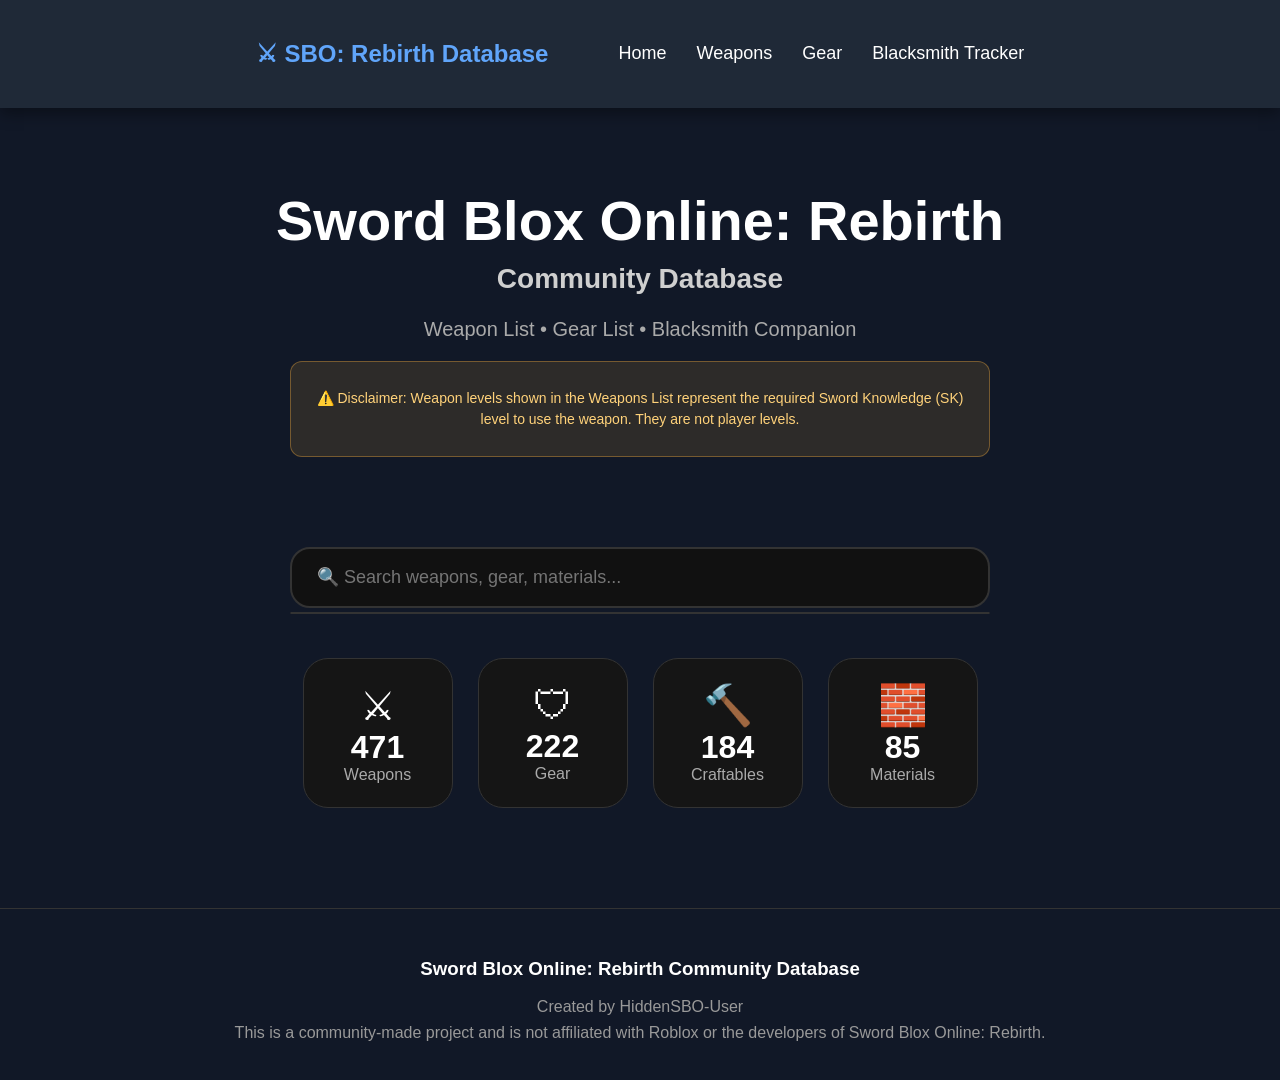
==== index.html @ b23d9e49 "Add files via upload" ====
<!DOCTYPE html>
<html lang="en">

<head>

<meta charset="UTF-8">

<meta name="viewport" content="width=device-width, initial-scale=1.0">

<title>
Sword Blox Online: Rebirth Community Database
</title>

<link rel="stylesheet" href="css/style.css">

</head>


<body>


<!-- =========================
NAVIGATION
========================= -->


<nav class="site-navigation">


<h2>
⚔ SBO: Rebirth Database
</h2>


<a href="index.html">
Home
</a>


<a href="weapons.html">
Weapons
</a>


<a href="gear.html">
Gear
</a>


<a href="blacksmith.html">
Blacksmith Tracker
</a>


</nav>





<!-- =========================
HERO
========================= -->


<section class="hero">


<h1 class="hero-title">

Sword Blox Online: Rebirth

</h1>



<h2 class="hero-subtitle">

Community Database

</h2>



<p class="hero-description">

Weapon List • Gear List • Blacksmith Companion

</p>

<div class="database-disclaimer">

<p>
⚠️ Disclaimer: Weapon levels shown in the Weapons List represent the required Sword Knowledge (SK) level to use the weapon. They are not player levels.
</p>

</div>

</section>







<!-- =========================
GLOBAL SEARCH
========================= -->


<section class="home-search">


<input

type="text"

id="global-search"

placeholder="🔍 Search weapons, gear, materials..."

>



<div id="search-results">


</div>



</section>







<!-- =========================
DATABASE STATS
========================= -->


<section class="database-stats">



<div class="stat-card">


<div class="stat-icon">

⚔

</div>


<div 
class="stat-number"
id="weapon-count"
>

0

</div>


<div class="stat-label">

Weapons

</div>


</div>





<div class="stat-card">


<div class="stat-icon">

🛡

</div>


<div 
class="stat-number"
id="gear-count"
>

0

</div>


<div class="stat-label">

Gear

</div>


</div>






<div class="stat-card">


<div class="stat-icon">

🔨

</div>


<div 
class="stat-number"
id="craft-count"
>

0

</div>


<div class="stat-label">

Craftables

</div>


</div>






<div class="stat-card">


<div class="stat-icon">

🧱

</div>


<div 
class="stat-number"
id="material-count"
>

0

</div>


<div class="stat-label">

Materials

</div>


</div>



</section>








<!-- =========================
FOOTER
========================= -->


<footer class="footer">


<h3>

Sword Blox Online: Rebirth Community Database

</h3>



<p>

Created by HiddenSBO-User

</p>



<p>

This is a community-made project and is not affiliated with Roblox or the developers of Sword Blox Online: Rebirth.

</p>



</footer>


<script src="js/home.js"></script>


</body>

</html>
---- css/style.css ----
/* =========================
   GLOBAL
========================= */


* {
    box-sizing: border-box;
}


body {

    margin: 0;

    padding: 0;

    font-family: Arial, Helvetica, sans-serif;

    background: #111827;

    color: white;

}



/* =========================
   NAVIGATION
========================= */


nav {

    width: 100%;

    background: #1f2937;

    padding: 20px;

    display: flex;

    align-items: center;

    justify-content: center;

    gap: 30px;

    box-shadow: 0 5px 15px rgba(0,0,0,0.4);

}



nav h2 {

    margin-right: 40px;

    color: #60a5fa;

}



nav a {

    color: white;

    text-decoration: none;

    font-size: 18px;

    transition: 0.2s;

}



nav a:hover {

    color: #60a5fa;

}





/* =========================
   TITLES
========================= */


.page-title {


    text-align: center;

    margin-top: 40px;

    font-size: 40px;

    color: #93c5fd;


}





/* =========================
   SEARCH + SORT
========================= */


.database-controls {


    display:flex;

    justify-content:center;

    align-items:center;

    gap:20px;

    margin:30px auto;


}



.database-controls input,


.database-controls select {


    padding:12px;

    width:260px;

    border-radius:8px;

    border:none;

    font-size:16px;


}






/* =========================
   CATEGORY BUTTONS
========================= */


.category-buttons {


    display:flex;

    justify-content:center;

    flex-wrap:wrap;

    gap:15px;

    margin-bottom:30px;


}



.category-buttons button {


    background:#2563eb;

    color:white;

    border:none;

    padding:12px 25px;

    border-radius:10px;

    cursor:pointer;

    font-size:16px;

    transition:.2s;


}



.category-buttons button:hover {


    background:#3b82f6;

    transform:scale(1.05);


}







/* =========================
   CARD CONTAINER
========================= */


#weapon-container,


#gear-container {


    width:90%;

    max-width:1200px;

    margin:auto;

    display:grid;

    grid-template-columns:

    repeat(auto-fit,minmax(260px,1fr));


    gap:25px;


}







/* =========================
   CARDS
========================= */


.card {


    background:#1f2937;

    border-radius:15px;

    padding:25px;

    text-align:center;


    box-shadow:

    0 8px 20px rgba(0,0,0,0.5);


    transition:.25s;


}



.card:hover {


    transform:translateY(-5px);

    box-shadow:

    0 12px 25px rgba(0,0,0,0.7);


}



.card h2 {


    color:#60a5fa;

    margin-top:0;


}



.card p {


    font-size:17px;

}





/* =========================
   BUTTONS
========================= */


.card button {


    background:#2563eb;

    color:white;

    border:none;

    padding:10px 20px;

    border-radius:8px;

    cursor:pointer;

    margin-top:10px;


}



.card button:hover {


    background:#3b82f6;


}






/* =========================
   DETAILS POPUP
========================= */


.details-box {


    display:none;

    position:fixed;

    top:0;

    left:0;

    width:100%;

    height:100%;


    background:

    rgba(0,0,0,0.75);


    justify-content:center;

    align-items:center;


}



.details-content {


    background:#1f2937;

    width:400px;

    padding:30px;

    border-radius:15px;

    text-align:center;

    box-shadow:

    0 10px 30px black;


}




#close-details {


    float:right;

    background:#dc2626;

    color:white;

    border:none;

    padding:8px 12px;

    border-radius:8px;

    cursor:pointer;


}






/* =========================
   NO RESULTS
========================= */


.no-results {


    text-align:center;

    width:100%;

    color:#f87171;


}






/* =========================
   MOBILE
========================= */


@media(max-width:700px){



nav {

    flex-direction:column;

}



.database-controls {

    flex-direction:column;

}



#weapon-container,

#gear-container {


    grid-template-columns:1fr;


}


}

/* =========================
   GEAR DATABASE FIX
========================= */


#gear-container {


    width: 90%;

    max-width: 1200px;

    margin: 40px auto;

    display: grid;

    grid-template-columns:
    repeat(auto-fit, minmax(260px, 1fr));

    gap: 25px;

    justify-content: center;

}




#gear-container .card {


    background: #1f2937;

    color: white;

    border-radius: 15px;

    padding: 25px;

    text-align: center;

    box-shadow:
    0 8px 20px rgba(0,0,0,0.5);

    transition: 0.25s;


}



#gear-container .card:hover {


    transform: translateY(-5px);

}



#gear-container .card h2 {


    color:#60a5fa;

    margin-top:0;


}



#gear-container button {


    background:#2563eb;

    color:white;

    border:none;

    padding:10px 20px;

    border-radius:8px;

    cursor:pointer;


}



#gear-container button:hover {


    background:#3b82f6;


}


/* =========================
   GEAR FILTER CONTROLS ONLY
========================= */


.gear-controls {

    display: flex;

    justify-content: center;

    align-items: center;

    gap: 15px;

    margin: 25px auto;

}



.gear-controls input,
.gear-controls select {

    padding: 10px 15px;

    border-radius: 8px;

    border: 1px solid #555;

    font-size: 16px;

}



/* =========================
   GEAR BUTTONS ONLY
========================= */


.gear-button {

    padding: 10px 18px;

    border-radius: 8px;

    border: none;

    cursor: pointer;

    font-size: 15px;

    margin-top: 10px;

}



.gear-button:hover {

    opacity: 0.8;

}



/* Details button */

.details-button {

    background: #444;

    color: white;

}



.details-button:hover {

    background: #666;

}

/* =========================
   GEAR PAGE CONTROLS ONLY
========================= */


/* Category buttons */

.gear-buttons {

    display: flex;

    justify-content: center;

    align-items: center;

    gap: 15px;

    width: 100%;

    margin: 25px auto;

}



.gear-category-button {

    padding: 12px 25px;

    border-radius: 8px;

    border: none;

    cursor: pointer;

    font-size: 16px;

    background: #222;

    color: white;

}



.gear-category-button:hover {

    opacity: 0.8;

}





/* Search + Sort */

.gear-controls {

    display: flex;

    justify-content: center;

    align-items: center;

    gap: 15px;

    width: 100%;

    margin-bottom: 30px;

}



#gear-search,
#gear-sort {

    padding: 10px 15px;

    border-radius: 8px;

    border: 1px solid #aaa;

    font-size: 16px;

}





/* =========================
   DETAILS BUTTON ONLY
========================= */


.details-button {

    padding: 10px 18px;

    border-radius: 8px;

    border: none;

    cursor: pointer;

    background: #333;

    color:white;

}



.details-button:hover {

    opacity:0.8;

}

/* =====================================
HOME PAGE STYLES
Sword Blox Online: Rebirth Database
===================================== */


/* HERO */

.hero {

    text-align: center;

    padding: 80px 20px 40px;

}



.hero-title {

    font-size: 56px;

    margin: 0;

    color: white;

}



.hero-subtitle {

    font-size: 28px;

    margin-top: 10px;

    color: #cfcfcf;

}



.hero-description {

    font-size: 20px;

    margin-top: 20px;

    color: #aaaaaa;

}






/* SEARCH */

.home-search {

    position: relative;

    width: 700px;

    max-width: 90%;

    margin: 30px auto;

}



#global-search {

    width: 100%;

    padding: 18px 25px;

    font-size: 18px;

    border-radius: 20px;

    border: 2px solid #333;

    background: #111;

    color: white;

    outline: none;

    box-sizing: border-box;

}



#global-search:focus {

    border-color: #4da6ff;

}






/* DATABASE STAT BADGES */


.database-stats {


    display: flex;

    justify-content: center;

    gap: 25px;

    flex-wrap: wrap;

    margin: 50px auto;

}



.stat-card {


    width: 150px;

    height: 150px;

    border-radius: 25px;

    background: #151515;

    border: 1px solid #333;

    display: flex;

    flex-direction: column;

    justify-content: center;

    align-items: center;

    transition: 0.3s;

}



.stat-card:hover {


    transform: translateY(-8px);

    border-color: #4da6ff;

}



.stat-icon {


    font-size: 40px;

}



.stat-number {


    font-size: 32px;

    font-weight: bold;

    color: white;

}



.stat-label {


    font-size: 16px;

    color: #aaa;

}







/* FOOTER */


.footer {


    text-align: center;

    margin-top: 100px;

    padding: 30px 20px;

    border-top: 1px solid #333;

    color: #999;

}



.footer h3 {


    color: white;

}



.footer p {


    margin: 8px;

}

/* ===============================
GLOBAL SEARCH RESULTS
=============================== */


#search-results {

    position: absolute;

    top: 65px;

    left: 0;

    width: 100%;

    background: #111;

    border-radius: 15px;

    border: 1px solid #333;

    overflow: hidden;

    z-index: 1000;

}



.search-result {


padding:15px;

border-bottom:1px solid #333;

cursor:pointer;

color:white;


}



.search-result:hover {


background:#1c1c1c;


}



.search-result h3 {


margin:0;

}



.search-result p {


margin:5px 0 0;

color:#aaa;

}

/* ===============================
SEARCH TYPE BADGES
=============================== */


.search-type {

display:inline-flex;

align-items:center;

gap:6px;

padding:5px 14px;

border-radius:999px;

font-size:13px;

font-weight:600;

letter-spacing:0.5px;

margin-top:8px;

border:1px solid rgba(255,255,255,0.15);

}



/* WEAPON */

.search-type.weapon {

background:rgba(180, 40, 40, 0.25);

color:#ff8b8b;

border-color:rgba(255,80,80,0.35);

}



/* GEAR */

.search-type.gear {

background:rgba(50,100,180,0.25);

color:#8bbcff;

border-color:rgba(80,140,255,0.35);

}



/* BLACKSMITH */

.search-type.blacksmith {

background:rgba(190,120,30,0.25);

color:#ffd27a;

border-color:rgba(255,180,60,0.35);

}

/* ===============================
DATABASE DISCLAIMER
=============================== */


.database-disclaimer {

max-width:700px;

margin:20px auto;

padding:12px 18px;

border-radius:12px;

background:rgba(255,180,60,0.12);

border:1px solid rgba(255,180,60,0.35);

color:#ffd27a;

font-size:14px;

line-height:1.5;

text-align:center;

}
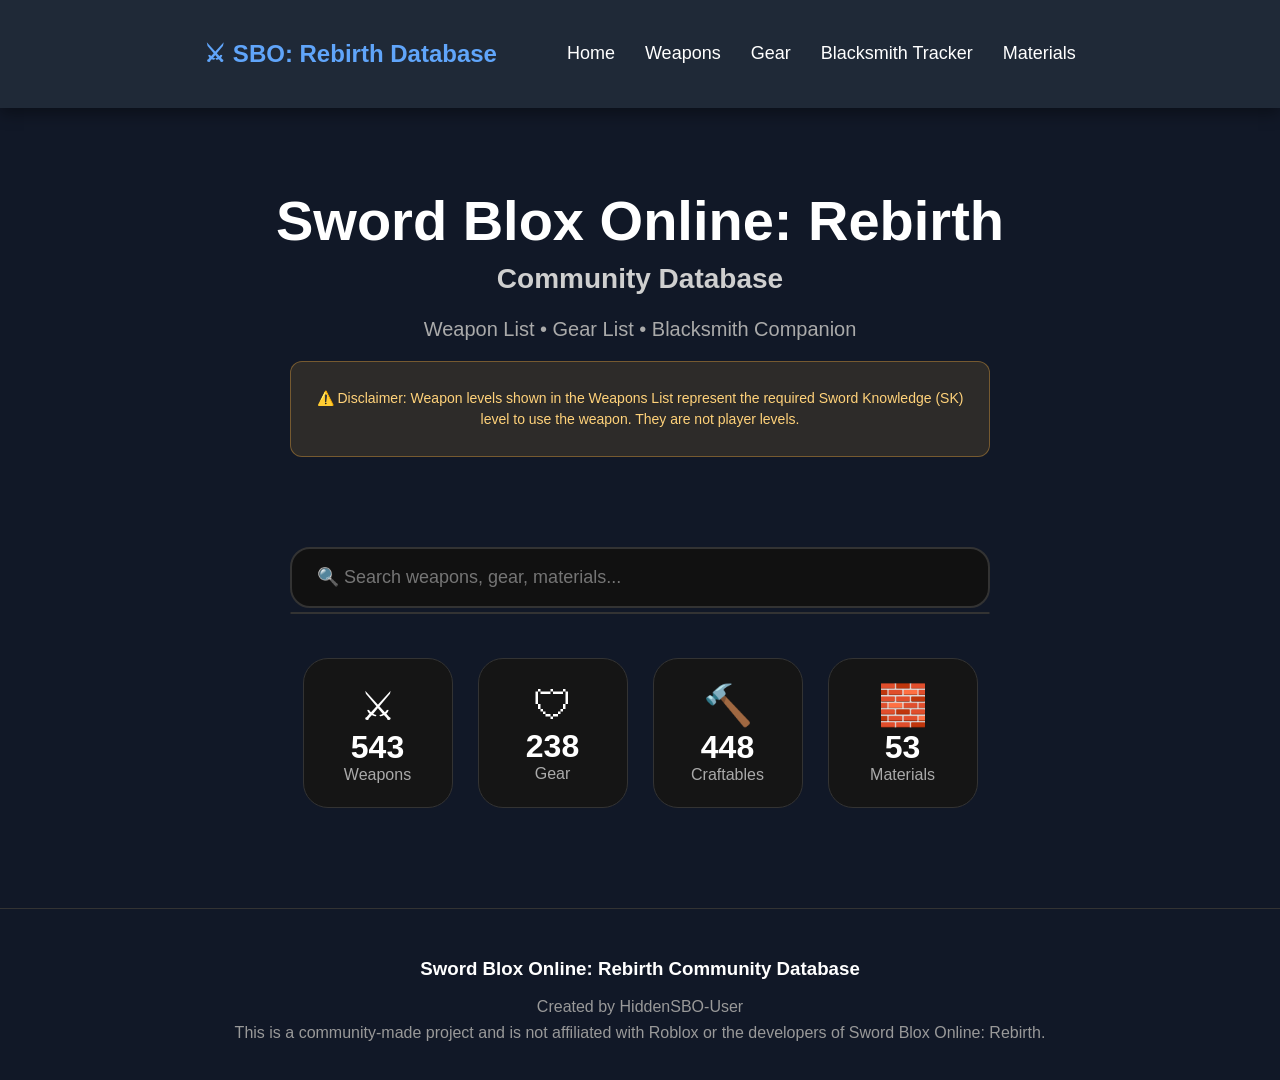
==== commit 6ce36061: "Add materials link to navigation Added a link to the materials page in the navigation." ====
--- a/index.html
+++ b/index.html
@@ -52,6 +52,11 @@
 </a>
 
 
+<a href="materials.html">
+Materials
+</a>
+
+
 </nav>
 
 
@@ -329,4 +334,4 @@
 
 </body>
 
-</html>+</html>
--- a/css/style.css
+++ b/css/style.css
@@ -214,6 +214,21 @@
 
 
 
+.category-buttons button.active {
+
+
+    background:#3b82f6;
+
+    box-shadow:
+    0 0 0 3px #ffd700;
+
+    font-weight:bold;
+
+
+}
+
+
+
 
 
 
@@ -416,6 +431,18 @@
 
 
 
+.scaling-note {
+
+    margin-top:10px;
+
+    font-size:13px;
+
+    color:#8fd3ff;
+
+}
+
+
+
 
 #close-details {
 
@@ -502,119 +529,21 @@
 
 }
 
-/* =========================
-   GEAR DATABASE FIX
-========================= */
-
-
-#gear-container {
-
-
-    width: 90%;
-
-    max-width: 1200px;
-
-    margin: 40px auto;
-
-    display: grid;
-
-    grid-template-columns:
-    repeat(auto-fit, minmax(260px, 1fr));
-
-    gap: 25px;
+
+/* =========================
+   GEAR FILTER CONTROLS
+========================= */
+
+
+.gear-controls {
+
+    display: flex;
 
     justify-content: center;
 
-}
-
-
-
-
-#gear-container .card {
-
-
-    background: #1f2937;
-
-    color: white;
-
-    border-radius: 15px;
-
-    padding: 25px;
-
-    text-align: center;
-
-    box-shadow:
-    0 8px 20px rgba(0,0,0,0.5);
-
-    transition: 0.25s;
-
-
-}
-
-
-
-#gear-container .card:hover {
-
-
-    transform: translateY(-5px);
-
-}
-
-
-
-#gear-container .card h2 {
-
-
-    color:#60a5fa;
-
-    margin-top:0;
-
-
-}
-
-
-
-#gear-container button {
-
-
-    background:#2563eb;
-
-    color:white;
-
-    border:none;
-
-    padding:10px 20px;
-
-    border-radius:8px;
-
-    cursor:pointer;
-
-
-}
-
-
-
-#gear-container button:hover {
-
-
-    background:#3b82f6;
-
-
-}
-
-
-/* =========================
-   GEAR FILTER CONTROLS ONLY
-========================= */
-
-
-.gear-controls {
-
-    display: flex;
-
-    justify-content: center;
-
     align-items: center;
+
+    flex-wrap: wrap;
 
     gap: 15px;
 
@@ -627,11 +556,13 @@
 .gear-controls input,
 .gear-controls select {
 
-    padding: 10px 15px;
+    padding: 12px;
+
+    width: 260px;
 
     border-radius: 8px;
 
-    border: 1px solid #555;
+    border: none;
 
     font-size: 16px;
 
@@ -670,11 +601,44 @@
 
 
 
-/* Details button */
-
-.details-button {
-
-    background: #444;
+/* =========================
+   GEAR PAGE CONTROLS ONLY
+========================= */
+
+
+/* Category buttons */
+
+.gear-buttons {
+
+    display: flex;
+
+    justify-content: center;
+
+    align-items: center;
+
+    gap: 15px;
+
+    width: 100%;
+
+    margin: 25px auto;
+
+}
+
+
+
+.gear-category-button {
+
+    padding: 12px 25px;
+
+    border-radius: 8px;
+
+    border: none;
+
+    cursor: pointer;
+
+    font-size: 16px;
+
+    background: #222;
 
     color: white;
 
@@ -682,57 +646,6 @@
 
 
 
-.details-button:hover {
-
-    background: #666;
-
-}
-
-/* =========================
-   GEAR PAGE CONTROLS ONLY
-========================= */
-
-
-/* Category buttons */
-
-.gear-buttons {
-
-    display: flex;
-
-    justify-content: center;
-
-    align-items: center;
-
-    gap: 15px;
-
-    width: 100%;
-
-    margin: 25px auto;
-
-}
-
-
-
-.gear-category-button {
-
-    padding: 12px 25px;
-
-    border-radius: 8px;
-
-    border: none;
-
-    cursor: pointer;
-
-    font-size: 16px;
-
-    background: #222;
-
-    color: white;
-
-}
-
-
-
 .gear-category-button:hover {
 
     opacity: 0.8;
@@ -741,47 +654,31 @@
 
 
 
-
-
-/* Search + Sort */
-
-.gear-controls {
-
-    display: flex;
-
-    justify-content: center;
-
-    align-items: center;
-
-    gap: 15px;
-
-    width: 100%;
-
-    margin-bottom: 30px;
-
-}
-
-
-
-#gear-search,
-#gear-sort {
-
-    padding: 10px 15px;
-
-    border-radius: 8px;
-
-    border: 1px solid #aaa;
-
-    font-size: 16px;
-
-}
-
-
-
-
-
-/* =========================
-   DETAILS BUTTON ONLY
+.gear-category-button.active {
+
+    background: #2563eb;
+
+    box-shadow:
+    0 0 0 3px #ffd700;
+
+    font-weight: bold;
+
+    opacity: 1;
+
+}
+
+
+
+
+
+/* Search + Sort styling handled by .gear-controls above */
+
+
+
+
+
+/* =========================
+   DETAILS BUTTON
 ========================= */
 
 
@@ -1219,4 +1116,4 @@
 
 text-align:center;
 
-}+}
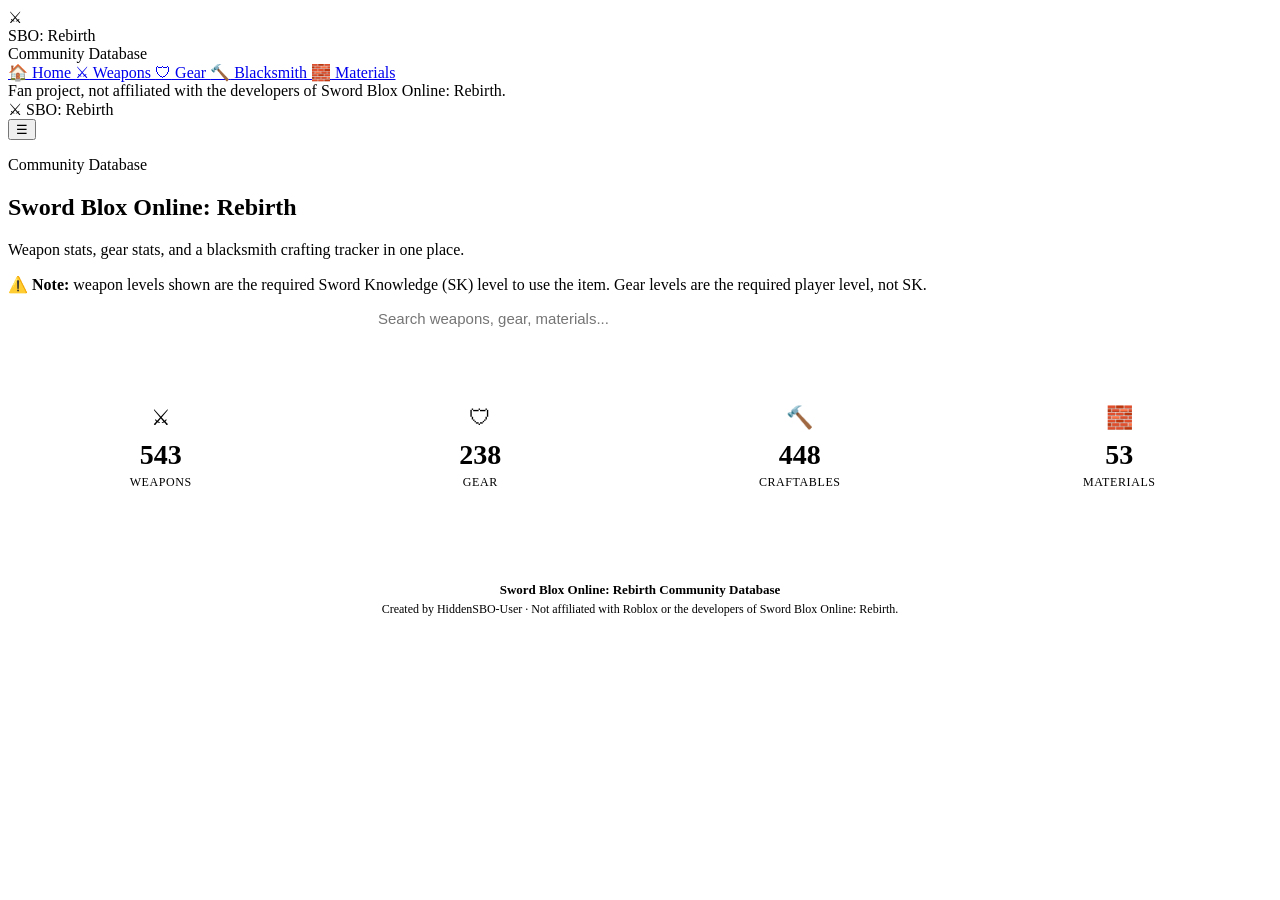
==== commit a12b5549: "Update index.html" ====
--- a/index.html
+++ b/index.html
@@ -1,337 +1,111 @@
-<!DOCTYPE html>
-<html lang="en">
-
-<head>
-
-<meta charset="UTF-8">
-
-<meta name="viewport" content="width=device-width, initial-scale=1.0">
-
-<title>
-Sword Blox Online: Rebirth Community Database
-</title>
-
-<link rel="stylesheet" href="css/style.css">
-
-</head>
-
-
-<body>
-
-
-<!-- =========================
-NAVIGATION
-========================= -->
-
-
-<nav class="site-navigation">
-
-
-<h2>
-⚔ SBO: Rebirth Database
-</h2>
-
-
-<a href="index.html">
-Home
-</a>
-
-
-<a href="weapons.html">
-Weapons
-</a>
-
-
-<a href="gear.html">
-Gear
-</a>
-
-
-<a href="blacksmith.html">
-Blacksmith Tracker
-</a>
-
-
-<a href="materials.html">
-Materials
-</a>
-
-
-</nav>
-
-
-
-
-
-<!-- =========================
-HERO
-========================= -->
-
-
-<section class="hero">
-
-
-<h1 class="hero-title">
-
-Sword Blox Online: Rebirth
-
-</h1>
-
-
-
-<h2 class="hero-subtitle">
-
-Community Database
-
-</h2>
-
-
-
-<p class="hero-description">
-
-Weapon List • Gear List • Blacksmith Companion
-
-</p>
-
-<div class="database-disclaimer">
-
-<p>
-⚠️ Disclaimer: Weapon levels shown in the Weapons List represent the required Sword Knowledge (SK) level to use the weapon. They are not player levels.
-</p>
-
-</div>
-
-</section>
-
-
-
-
-
-
-
-<!-- =========================
-GLOBAL SEARCH
-========================= -->
-
-
-<section class="home-search">
-
-
-<input
-
-type="text"
-
-id="global-search"
-
-placeholder="🔍 Search weapons, gear, materials..."
-
->
-
-
-
-<div id="search-results">
-
-
-</div>
-
-
-
-</section>
-
-
-
-
-
-
-
-<!-- =========================
-DATABASE STATS
-========================= -->
-
-
-<section class="database-stats">
-
-
-
-<div class="stat-card">
-
-
-<div class="stat-icon">
-
-⚔
-
-</div>
-
-
-<div 
-class="stat-number"
-id="weapon-count"
->
-
-0
-
-</div>
-
-
-<div class="stat-label">
-
-Weapons
-
-</div>
-
-
-</div>
-
-
-
-
-
-<div class="stat-card">
-
-
-<div class="stat-icon">
-
-🛡
-
-</div>
-
-
-<div 
-class="stat-number"
-id="gear-count"
->
-
-0
-
-</div>
-
-
-<div class="stat-label">
-
-Gear
-
-</div>
-
-
-</div>
-
-
-
-
-
-
-<div class="stat-card">
-
-
-<div class="stat-icon">
-
-🔨
-
-</div>
-
-
-<div 
-class="stat-number"
-id="craft-count"
->
-
-0
-
-</div>
-
-
-<div class="stat-label">
-
-Craftables
-
-</div>
-
-
-</div>
-
-
-
-
-
-
-<div class="stat-card">
-
-
-<div class="stat-icon">
-
-🧱
-
-</div>
-
-
-<div 
-class="stat-number"
-id="material-count"
->
-
-0
-
-</div>
-
-
-<div class="stat-label">
-
-Materials
-
-</div>
-
-
-</div>
-
-
-
-</section>
-
-
-
-
-
-
-
-
-<!-- =========================
-FOOTER
-========================= -->
-
-
-<footer class="footer">
-
-
-<h3>
-
-Sword Blox Online: Rebirth Community Database
-
-</h3>
-
-
-
-<p>
-
-Created by HiddenSBO-User
-
-</p>
-
-
-
-<p>
-
-This is a community-made project and is not affiliated with Roblox or the developers of Sword Blox Online: Rebirth.
-
-</p>
-
-
-
-</footer>
-
-
-<script src="js/home.js"></script>
-
-
-</body>
-
-</html>
+<!DOCTYPE html>
+<html lang="en">
+<head>
+<meta charset="UTF-8">
+<meta name="viewport" content="width=device-width, initial-scale=1.0">
+<title>SBO: Rebirth Community Database</title>
+<link rel="preconnect" href="https://fonts.googleapis.com">
+<link href="https://fonts.googleapis.com/css2?family=Sora:wght@600;700;800&family=Inter:wght@400;500;600&family=JetBrains+Mono:wght@500;600&display=swap" rel="stylesheet">
+<link rel="stylesheet" href="css/tokens.css">
+<link rel="stylesheet" href="css/layout.css">
+<link rel="stylesheet" href="css/components.css">
+<link rel="stylesheet" href="css/home.css">
+</head>
+<body>
+
+<div class="app-shell">
+
+  <div class="sidebar-scrim" id="sidebar-scrim"></div>
+
+  <aside class="sidebar" id="sidebar">
+    <div class="sidebar-brand">
+      <span class="sidebar-brand-mark">⚔</span>
+      <div>
+        <div class="sidebar-brand-text">SBO: Rebirth</div>
+        <div class="sidebar-brand-sub">Community Database</div>
+      </div>
+    </div>
+
+    <a class="nav-link active" href="index.html">
+      <span class="nav-link-icon">🏠</span> Home
+    </a>
+    <a class="nav-link" href="weapons.html">
+      <span class="nav-link-icon">⚔</span> Weapons
+    </a>
+    <a class="nav-link" href="gear.html">
+      <span class="nav-link-icon">🛡</span> Gear
+    </a>
+    <a class="nav-link" href="blacksmith.html">
+      <span class="nav-link-icon">🔨</span> Blacksmith
+    </a>
+    <a class="nav-link" href="materials.html">
+      <span class="nav-link-icon">🧱</span> Materials
+    </a>
+
+    <div class="sidebar-footer">
+      Fan project, not affiliated with the developers of Sword Blox Online: Rebirth.
+    </div>
+  </aside>
+
+  <div class="topbar">
+    <div class="topbar-brand"><span>⚔</span> SBO: Rebirth</div>
+    <button class="menu-toggle" id="menu-toggle" aria-label="Open menu">☰</button>
+  </div>
+
+  <main class="main-content">
+
+    <section class="hero">
+      <p class="hero-eyebrow">Community Database</p>
+      <h1 class="hero-title">Sword Blox Online: Rebirth</h1>
+      <p class="hero-description">Weapon stats, gear stats, and a blacksmith crafting tracker in one place.</p>
+
+      <div class="disclaimer-banner">
+        <span>⚠️</span>
+        <span><strong>Note:</strong> weapon levels shown are the required Sword Knowledge (SK) level to use the item. Gear levels are the required player level, not SK.</span>
+      </div>
+    </section>
+
+    <section class="home-search-section">
+      <div class="home-search-wrap">
+        <input type="text" id="global-search" class="home-search-input" placeholder="Search weapons, gear, materials...">
+        <div id="search-results" class="search-results-panel"></div>
+      </div>
+    </section>
+
+    <section class="stats-grid">
+      <div class="stat-card">
+        <div class="stat-card-icon">⚔</div>
+        <div class="stat-card-number" id="weapon-count">0</div>
+        <div class="stat-card-label">Weapons</div>
+      </div>
+      <div class="stat-card">
+        <div class="stat-card-icon">🛡</div>
+        <div class="stat-card-number" id="gear-count">0</div>
+        <div class="stat-card-label">Gear</div>
+      </div>
+      <div class="stat-card">
+        <div class="stat-card-icon">🔨</div>
+        <div class="stat-card-number" id="craft-count">0</div>
+        <div class="stat-card-label">Craftables</div>
+      </div>
+      <div class="stat-card">
+        <div class="stat-card-icon">🧱</div>
+        <div class="stat-card-number" id="material-count">0</div>
+        <div class="stat-card-label">Materials</div>
+      </div>
+    </section>
+
+    <footer class="site-footer">
+      <strong>Sword Blox Online: Rebirth Community Database</strong>
+      Created by HiddenSBO-User &middot; Not affiliated with Roblox or the developers of Sword Blox Online: Rebirth.
+    </footer>
+
+  </main>
+
+</div>
+
+<script src="js/shared.js"></script>
+<script src="js/home.js"></script>
+
+</body>
+</html>
--- a/css/components.css
+++ b/css/components.css
@@ -0,0 +1,695 @@
+/* =========================================
+   COMPONENTS
+   ========================================= */
+
+/* =========================
+   CONTROL BAR (search + sort)
+   ========================= */
+
+.control-bar {
+  display: flex;
+  gap: 12px;
+  flex-wrap: wrap;
+  margin-bottom: 20px;
+}
+
+.search-input {
+  flex: 1;
+  min-width: 220px;
+  background: var(--bg-surface);
+  border: 1px solid var(--border-subtle);
+  border-radius: var(--radius-md);
+  padding: 11px 14px;
+  color: var(--text-primary);
+  font-size: 14px;
+  transition: border-color 0.15s ease;
+}
+
+.search-input::placeholder {
+  color: var(--text-muted);
+}
+
+.search-input:focus {
+  border-color: var(--accent-steel);
+}
+
+.sort-select {
+  background: var(--bg-surface);
+  border: 1px solid var(--border-subtle);
+  border-radius: var(--radius-md);
+  padding: 11px 14px;
+  color: var(--text-primary);
+  font-size: 14px;
+  cursor: pointer;
+  min-width: 170px;
+}
+
+.sort-select:focus {
+  border-color: var(--accent-steel);
+}
+
+/* =========================
+   FILTER / CATEGORY CHIPS
+   ========================= */
+
+.chip-row {
+  display: flex;
+  gap: 8px;
+  flex-wrap: wrap;
+  margin-bottom: 20px;
+}
+
+.chip {
+  background: var(--bg-surface);
+  border: 1px solid var(--border-subtle);
+  color: var(--text-secondary);
+  padding: 8px 16px;
+  border-radius: 999px;
+  font-size: 13px;
+  font-weight: 500;
+  cursor: pointer;
+  transition: all 0.15s ease;
+  white-space: nowrap;
+}
+
+.chip:hover {
+  border-color: var(--border-strong);
+  color: var(--text-primary);
+}
+
+.chip.active {
+  background: var(--accent-steel);
+  border-color: var(--accent-steel);
+  color: #0a0e14;
+  font-weight: 700;
+}
+
+/* =========================
+   CARD GRID
+   ========================= */
+
+.card-grid {
+  display: grid;
+  grid-template-columns: repeat(auto-fill, minmax(260px, 1fr));
+  gap: 14px;
+}
+
+.item-card {
+  background: var(--bg-surface);
+  border: 1px solid var(--border-subtle);
+  border-radius: var(--radius-md);
+  padding: 18px;
+  display: flex;
+  flex-direction: column;
+  gap: 10px;
+  transition: border-color 0.15s ease, transform 0.15s ease;
+}
+
+.item-card:hover {
+  border-color: var(--border-strong);
+  transform: translateY(-2px);
+}
+
+.item-card.pulse-highlight {
+  border-color: var(--accent-steel);
+  box-shadow: 0 0 0 3px rgba(74, 158, 255, 0.2);
+}
+
+.item-card-title {
+  font-family: var(--font-display);
+  font-size: 16px;
+  font-weight: 600;
+  margin: 0;
+  color: var(--text-primary);
+}
+
+.item-card-meta {
+  font-size: 12px;
+  color: var(--text-muted);
+  text-transform: uppercase;
+  letter-spacing: 0.04em;
+}
+
+.stat-row {
+  display: flex;
+  align-items: center;
+  justify-content: space-between;
+  font-size: 13px;
+  color: var(--text-secondary);
+}
+
+.stat-row-label {
+  display: flex;
+  align-items: center;
+  gap: 6px;
+}
+
+.stat-row-value {
+  font-family: var(--font-mono);
+  font-weight: 600;
+  color: var(--text-primary);
+}
+
+.stat-meter {
+  height: 4px;
+  border-radius: 2px;
+  background: var(--bg-elevated);
+  overflow: hidden;
+  margin-top: 2px;
+}
+
+.stat-meter-fill {
+  height: 100%;
+  border-radius: 2px;
+  background: var(--accent-steel);
+}
+
+.stat-meter-fill.fill-defense {
+  background: var(--accent-green);
+}
+
+.stat-meter-fill.fill-dex {
+  background: var(--accent-amber);
+}
+
+.badge {
+  display: inline-flex;
+  align-items: center;
+  gap: 4px;
+  font-size: 11px;
+  font-weight: 700;
+  padding: 4px 10px;
+  border-radius: 999px;
+  text-transform: uppercase;
+  letter-spacing: 0.03em;
+  width: fit-content;
+  margin-top: 4px;
+  margin-bottom: 2px;
+}
+
+.badge-ready {
+  background: rgba(62, 207, 142, 0.14);
+  color: var(--accent-green);
+}
+
+.badge-almost {
+  background: rgba(240, 168, 48, 0.14);
+  color: var(--accent-amber);
+}
+
+.badge-missing {
+  background: rgba(226, 87, 76, 0.14);
+  color: var(--accent-red);
+}
+
+.badge-limited {
+  background: rgba(226, 87, 76, 0.14);
+  color: var(--accent-red);
+}
+
+.scaling-note {
+  font-size: 12px;
+  color: var(--accent-amber);
+  margin: 0;
+}
+
+.details-btn {
+  margin-top: 4px;
+  background: var(--bg-elevated);
+  border: 1px solid var(--border-subtle);
+  color: var(--text-primary);
+  padding: 9px 14px;
+  border-radius: var(--radius-sm);
+  font-size: 13px;
+  font-weight: 600;
+  cursor: pointer;
+  transition: background 0.15s ease, border-color 0.15s ease;
+}
+
+.details-btn:hover {
+  background: var(--accent-steel);
+  border-color: var(--accent-steel);
+  color: #0a0e14;
+}
+
+.no-results {
+  grid-column: 1 / -1;
+  text-align: center;
+  color: var(--text-muted);
+  font-size: 15px;
+  padding: 60px 20px;
+  font-weight: 500;
+}
+
+/* =========================
+   MODAL / DETAILS POPUP
+   ========================= */
+
+.modal-backdrop {
+  display: none;
+  position: fixed;
+  inset: 0;
+  background: rgba(6, 8, 12, 0.7);
+  backdrop-filter: blur(2px);
+  z-index: 200;
+  align-items: center;
+  justify-content: center;
+  padding: 20px;
+}
+
+.modal-backdrop.visible {
+  display: flex;
+}
+
+.modal-box {
+  background: var(--bg-surface);
+  border: 1px solid var(--border-strong);
+  border-radius: var(--radius-lg);
+  max-width: 520px;
+  width: 100%;
+  max-height: 85vh;
+  overflow-y: auto;
+  padding: 28px;
+  box-shadow: var(--shadow-elevated);
+  position: relative;
+}
+
+.modal-close {
+  position: absolute;
+  top: 16px;
+  right: 16px;
+  background: var(--bg-elevated);
+  border: 1px solid var(--border-subtle);
+  color: var(--text-secondary);
+  width: 32px;
+  height: 32px;
+  border-radius: var(--radius-sm);
+  cursor: pointer;
+  font-size: 16px;
+  line-height: 1;
+  display: flex;
+  align-items: center;
+  justify-content: center;
+}
+
+.modal-close:hover {
+  color: var(--text-primary);
+  border-color: var(--border-strong);
+}
+
+.modal-box h2 {
+  font-family: var(--font-display);
+  font-size: 22px;
+  margin: 0 0 16px;
+  padding-right: 36px;
+}
+
+.modal-box h3 {
+  font-family: var(--font-display);
+  font-size: 14px;
+  margin: 20px 0 10px;
+  color: var(--text-secondary);
+  text-transform: uppercase;
+  letter-spacing: 0.05em;
+}
+
+.modal-box p {
+  font-size: 14px;
+  color: var(--text-secondary);
+  margin: 6px 0;
+}
+
+.modal-box p strong,
+.modal-box .modal-value {
+  color: var(--text-primary);
+  font-family: var(--font-mono);
+  font-weight: 600;
+}
+
+.progress-bar {
+  height: 8px;
+  border-radius: 4px;
+  background: var(--bg-elevated);
+  overflow: hidden;
+  margin: 8px 0;
+}
+
+.progress-fill {
+  height: 100%;
+  background: linear-gradient(90deg, var(--accent-amber-dim), var(--accent-green));
+  border-radius: 4px;
+  transition: width 0.3s ease;
+}
+
+.progress-label {
+  font-size: 12px;
+  color: var(--text-muted);
+}
+
+.recipe-material {
+  display: flex;
+  justify-content: space-between;
+  align-items: center;
+  padding: 8px 0;
+  border-bottom: 1px solid var(--border-subtle);
+  font-size: 13px;
+}
+
+.recipe-material:last-child {
+  border-bottom: none;
+}
+
+.recipe-material-name {
+  color: var(--text-primary);
+  font-weight: 500;
+}
+
+.recipe-material-qty {
+  font-family: var(--font-mono);
+  color: var(--text-secondary);
+}
+
+/* =========================
+   STATS CARDS (home page)
+   ========================= */
+
+.stats-grid {
+  display: grid;
+  grid-template-columns: repeat(auto-fit, minmax(150px, 1fr));
+  gap: 14px;
+  margin: 32px 0;
+}
+
+.stat-card {
+  background: var(--bg-surface);
+  border: 1px solid var(--border-subtle);
+  border-radius: var(--radius-md);
+  padding: 20px;
+  text-align: center;
+}
+
+.stat-card-icon {
+  font-size: 22px;
+  margin-bottom: 8px;
+}
+
+.stat-card-number {
+  font-family: var(--font-mono);
+  font-size: 28px;
+  font-weight: 700;
+  color: var(--accent-steel);
+}
+
+.stat-card-label {
+  font-size: 12px;
+  color: var(--text-muted);
+  text-transform: uppercase;
+  letter-spacing: 0.05em;
+  margin-top: 4px;
+}
+
+/* =========================
+   GLOBAL SEARCH (home page)
+   ========================= */
+
+.home-search-wrap {
+  position: relative;
+  max-width: 560px;
+  margin: 0 auto;
+}
+
+.home-search-input {
+  width: 100%;
+  background: var(--bg-surface);
+  border: 1px solid var(--border-subtle);
+  border-radius: var(--radius-md);
+  padding: 16px 18px;
+  color: var(--text-primary);
+  font-size: 15px;
+}
+
+.home-search-input:focus {
+  border-color: var(--accent-steel);
+}
+
+.search-results-panel {
+  margin-top: 10px;
+  display: flex;
+  flex-direction: column;
+  gap: 6px;
+}
+
+.search-result-row {
+  display: flex;
+  align-items: center;
+  justify-content: space-between;
+  background: var(--bg-surface);
+  border: 1px solid var(--border-subtle);
+  border-radius: var(--radius-sm);
+  padding: 12px 16px;
+  cursor: pointer;
+  transition: border-color 0.15s ease;
+}
+
+.search-result-row:hover {
+  border-color: var(--accent-steel);
+}
+
+.search-result-row h3 {
+  font-size: 14px;
+  margin: 0;
+  font-weight: 600;
+}
+
+.search-type-tag {
+  font-size: 11px;
+  font-weight: 700;
+  padding: 3px 9px;
+  border-radius: 999px;
+  text-transform: uppercase;
+}
+
+.search-type-tag.weapon {
+  background: rgba(74, 158, 255, 0.14);
+  color: var(--accent-steel);
+}
+
+.search-type-tag.gear {
+  background: rgba(62, 207, 142, 0.14);
+  color: var(--accent-green);
+}
+
+.search-type-tag.blacksmith {
+  background: rgba(240, 168, 48, 0.14);
+  color: var(--accent-amber);
+}
+
+/* =========================
+   INVENTORY (materials page)
+   ========================= */
+
+.inventory-panel {
+  background: var(--bg-surface);
+  border: 1px solid var(--border-subtle);
+  border-radius: var(--radius-lg);
+  padding: 24px;
+}
+
+.inventory-summary {
+  font-size: 14px;
+  color: var(--text-secondary);
+  margin-bottom: 16px;
+}
+
+.inventory-summary strong {
+  color: var(--accent-steel);
+  font-family: var(--font-mono);
+  font-size: 16px;
+}
+
+.inventory-toolbar {
+  display: flex;
+  gap: 12px;
+  flex-wrap: wrap;
+  margin-bottom: 16px;
+}
+
+.inventory-add {
+  display: flex;
+  gap: 10px;
+  flex-wrap: wrap;
+  margin-bottom: 8px;
+}
+
+.inventory-add input {
+  background: var(--bg-elevated);
+  border: 1px solid var(--border-subtle);
+  border-radius: var(--radius-sm);
+  padding: 10px 12px;
+  color: var(--text-primary);
+  font-size: 13px;
+}
+
+#material-name {
+  flex: 1;
+  min-width: 180px;
+}
+
+#material-amount {
+  width: 110px;
+}
+
+.add-btn {
+  background: var(--accent-steel);
+  border: none;
+  color: #0a0e14;
+  font-weight: 700;
+  padding: 10px 18px;
+  border-radius: var(--radius-sm);
+  cursor: pointer;
+  font-size: 13px;
+}
+
+.add-btn:hover {
+  background: #6bb0ff;
+}
+
+.inventory-error {
+  color: var(--accent-red);
+  font-size: 12px;
+  min-height: 16px;
+  margin-bottom: 8px;
+}
+
+.inventory-container {
+  display: flex;
+  flex-direction: column;
+  gap: 8px;
+  max-height: 520px;
+  overflow-y: auto;
+  padding-right: 4px;
+}
+
+.inventory-item {
+  display: flex;
+  align-items: center;
+  justify-content: space-between;
+  background: var(--bg-elevated);
+  border: 1px solid var(--border-subtle);
+  border-radius: var(--radius-sm);
+  padding: 12px 16px;
+}
+
+.inventory-item.has-stock {
+  border-left: 3px solid var(--accent-green);
+}
+
+.inventory-item.no-stock {
+  border-left: 3px solid var(--border-strong);
+}
+
+.inventory-item.at-cap {
+  border-left: 3px solid var(--accent-amber, #d9a441);
+}
+
+.over-cap-toggle {
+  display: flex;
+  align-items: center;
+  gap: 6px;
+  margin-top: 6px;
+  font-size: 11px;
+  color: var(--text-muted);
+  cursor: pointer;
+}
+
+.over-cap-toggle input {
+  cursor: pointer;
+}
+
+.inventory-item-info h3 {
+  font-size: 14px;
+  margin: 0 0 2px;
+  font-weight: 600;
+}
+
+.inventory-usage {
+  font-size: 11px;
+  color: var(--text-muted);
+}
+
+.inventory-item-controls {
+  display: flex;
+  align-items: center;
+  gap: 8px;
+}
+
+.qty-btn {
+  width: 28px;
+  height: 28px;
+  border-radius: var(--radius-sm);
+  background: var(--bg-surface);
+  border: 1px solid var(--border-subtle);
+  color: var(--text-primary);
+  font-size: 15px;
+  cursor: pointer;
+  line-height: 1;
+}
+
+.qty-btn:hover {
+  border-color: var(--accent-steel);
+  color: var(--accent-steel);
+}
+
+.qty-input {
+  width: 56px;
+  text-align: center;
+  background: var(--bg-surface);
+  border: 1px solid var(--border-subtle);
+  border-radius: var(--radius-sm);
+  color: var(--text-primary);
+  font-family: var(--font-mono);
+  padding: 6px 4px;
+}
+
+.inventory-empty {
+  text-align: center;
+  color: var(--text-muted);
+  padding: 30px;
+  font-size: 14px;
+}
+
+.reset-btn {
+  margin-top: 16px;
+  background: transparent;
+  border: 1px solid var(--accent-red);
+  color: var(--accent-red);
+  padding: 10px 18px;
+  border-radius: var(--radius-sm);
+  cursor: pointer;
+  font-size: 13px;
+  font-weight: 600;
+}
+
+.reset-btn:hover {
+  background: rgba(226, 87, 76, 0.1);
+}
+
+/* =========================
+   FOOTER
+   ========================= */
+
+.site-footer {
+  margin-top: 48px;
+  padding-top: 24px;
+  border-top: 1px solid var(--border-subtle);
+  text-align: center;
+  color: var(--text-muted);
+  font-size: 12px;
+}
+
+.site-footer strong {
+  color: var(--text-secondary);
+  display: block;
+  margin-bottom: 4px;
+  font-size: 13px;
+}
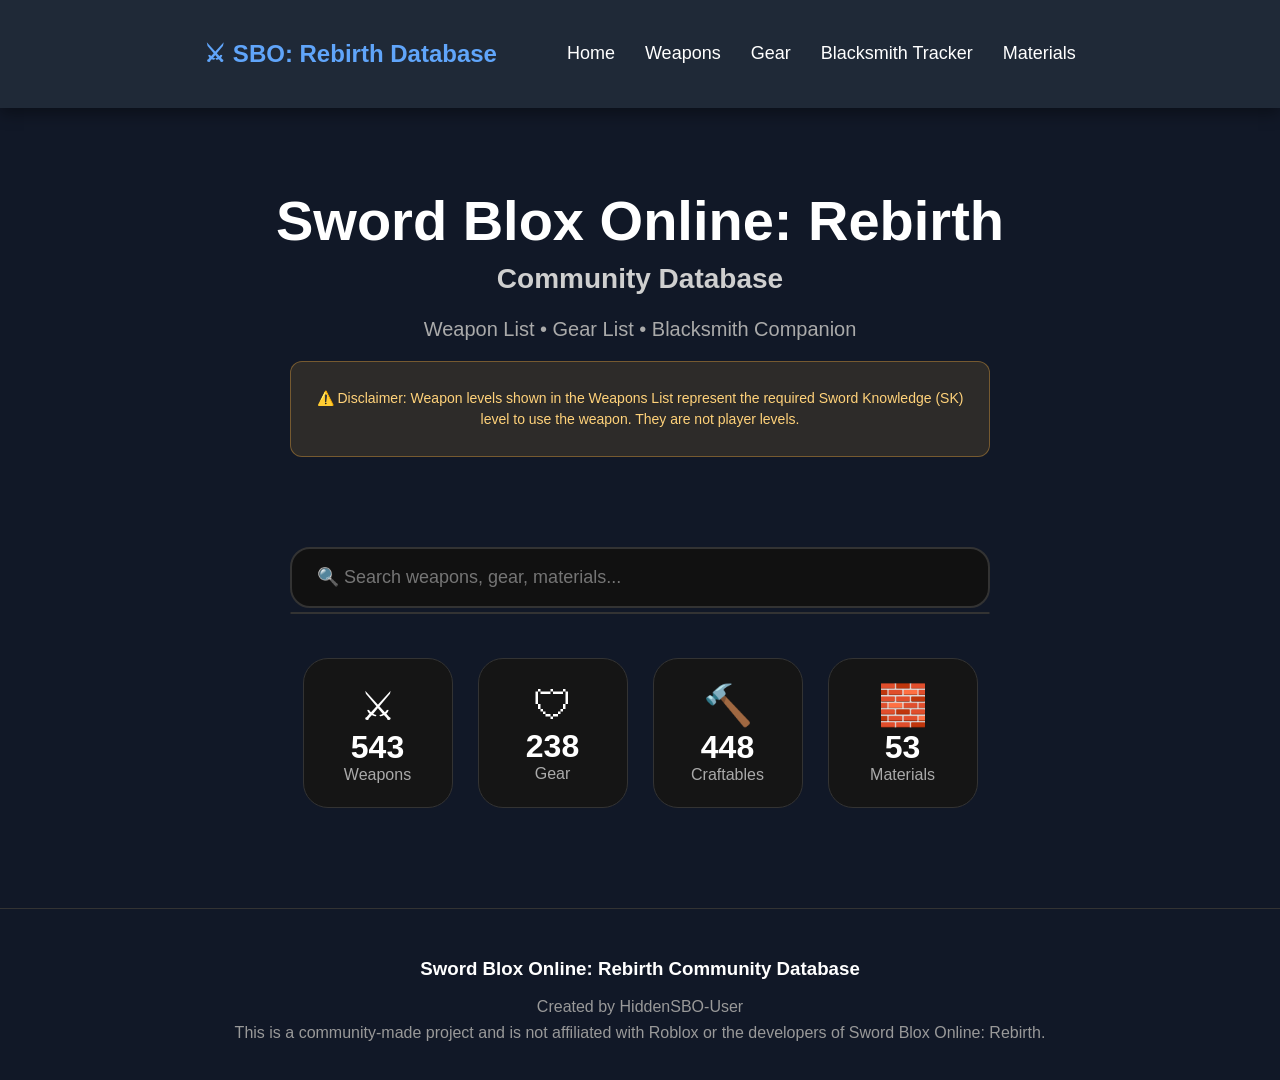
==== commit d6f204a2: "Merge pull request #3 from Exiled-01/main Blacksmith and Material now split into two sections for be" ====
--- a/index.html
+++ b/index.html
@@ -1,111 +1,337 @@
-<!DOCTYPE html>
-<html lang="en">
-<head>
-<meta charset="UTF-8">
-<meta name="viewport" content="width=device-width, initial-scale=1.0">
-<title>SBO: Rebirth Community Database</title>
-<link rel="preconnect" href="https://fonts.googleapis.com">
-<link href="https://fonts.googleapis.com/css2?family=Sora:wght@600;700;800&family=Inter:wght@400;500;600&family=JetBrains+Mono:wght@500;600&display=swap" rel="stylesheet">
-<link rel="stylesheet" href="css/tokens.css">
-<link rel="stylesheet" href="css/layout.css">
-<link rel="stylesheet" href="css/components.css">
-<link rel="stylesheet" href="css/home.css">
-</head>
-<body>
-
-<div class="app-shell">
-
-  <div class="sidebar-scrim" id="sidebar-scrim"></div>
-
-  <aside class="sidebar" id="sidebar">
-    <div class="sidebar-brand">
-      <span class="sidebar-brand-mark">⚔</span>
-      <div>
-        <div class="sidebar-brand-text">SBO: Rebirth</div>
-        <div class="sidebar-brand-sub">Community Database</div>
-      </div>
-    </div>
-
-    <a class="nav-link active" href="index.html">
-      <span class="nav-link-icon">🏠</span> Home
-    </a>
-    <a class="nav-link" href="weapons.html">
-      <span class="nav-link-icon">⚔</span> Weapons
-    </a>
-    <a class="nav-link" href="gear.html">
-      <span class="nav-link-icon">🛡</span> Gear
-    </a>
-    <a class="nav-link" href="blacksmith.html">
-      <span class="nav-link-icon">🔨</span> Blacksmith
-    </a>
-    <a class="nav-link" href="materials.html">
-      <span class="nav-link-icon">🧱</span> Materials
-    </a>
-
-    <div class="sidebar-footer">
-      Fan project, not affiliated with the developers of Sword Blox Online: Rebirth.
-    </div>
-  </aside>
-
-  <div class="topbar">
-    <div class="topbar-brand"><span>⚔</span> SBO: Rebirth</div>
-    <button class="menu-toggle" id="menu-toggle" aria-label="Open menu">☰</button>
-  </div>
-
-  <main class="main-content">
-
-    <section class="hero">
-      <p class="hero-eyebrow">Community Database</p>
-      <h1 class="hero-title">Sword Blox Online: Rebirth</h1>
-      <p class="hero-description">Weapon stats, gear stats, and a blacksmith crafting tracker in one place.</p>
-
-      <div class="disclaimer-banner">
-        <span>⚠️</span>
-        <span><strong>Note:</strong> weapon levels shown are the required Sword Knowledge (SK) level to use the item. Gear levels are the required player level, not SK.</span>
-      </div>
-    </section>
-
-    <section class="home-search-section">
-      <div class="home-search-wrap">
-        <input type="text" id="global-search" class="home-search-input" placeholder="Search weapons, gear, materials...">
-        <div id="search-results" class="search-results-panel"></div>
-      </div>
-    </section>
-
-    <section class="stats-grid">
-      <div class="stat-card">
-        <div class="stat-card-icon">⚔</div>
-        <div class="stat-card-number" id="weapon-count">0</div>
-        <div class="stat-card-label">Weapons</div>
-      </div>
-      <div class="stat-card">
-        <div class="stat-card-icon">🛡</div>
-        <div class="stat-card-number" id="gear-count">0</div>
-        <div class="stat-card-label">Gear</div>
-      </div>
-      <div class="stat-card">
-        <div class="stat-card-icon">🔨</div>
-        <div class="stat-card-number" id="craft-count">0</div>
-        <div class="stat-card-label">Craftables</div>
-      </div>
-      <div class="stat-card">
-        <div class="stat-card-icon">🧱</div>
-        <div class="stat-card-number" id="material-count">0</div>
-        <div class="stat-card-label">Materials</div>
-      </div>
-    </section>
-
-    <footer class="site-footer">
-      <strong>Sword Blox Online: Rebirth Community Database</strong>
-      Created by HiddenSBO-User &middot; Not affiliated with Roblox or the developers of Sword Blox Online: Rebirth.
-    </footer>
-
-  </main>
-
-</div>
-
-<script src="js/shared.js"></script>
-<script src="js/home.js"></script>
-
-</body>
-</html>
+<!DOCTYPE html>
+<html lang="en">
+
+<head>
+
+<meta charset="UTF-8">
+
+<meta name="viewport" content="width=device-width, initial-scale=1.0">
+
+<title>
+Sword Blox Online: Rebirth Community Database
+</title>
+
+<link rel="stylesheet" href="css/style.css">
+
+</head>
+
+
+<body>
+
+
+<!-- =========================
+NAVIGATION
+========================= -->
+
+
+<nav class="site-navigation">
+
+
+<h2>
+⚔ SBO: Rebirth Database
+</h2>
+
+
+<a href="index.html">
+Home
+</a>
+
+
+<a href="weapons.html">
+Weapons
+</a>
+
+
+<a href="gear.html">
+Gear
+</a>
+
+
+<a href="blacksmith.html">
+Blacksmith Tracker
+</a>
+
+
+<a href="materials.html">
+Materials
+</a>
+
+
+</nav>
+
+
+
+
+
+<!-- =========================
+HERO
+========================= -->
+
+
+<section class="hero">
+
+
+<h1 class="hero-title">
+
+Sword Blox Online: Rebirth
+
+</h1>
+
+
+
+<h2 class="hero-subtitle">
+
+Community Database
+
+</h2>
+
+
+
+<p class="hero-description">
+
+Weapon List • Gear List • Blacksmith Companion
+
+</p>
+
+<div class="database-disclaimer">
+
+<p>
+⚠️ Disclaimer: Weapon levels shown in the Weapons List represent the required Sword Knowledge (SK) level to use the weapon. They are not player levels.
+</p>
+
+</div>
+
+</section>
+
+
+
+
+
+
+
+<!-- =========================
+GLOBAL SEARCH
+========================= -->
+
+
+<section class="home-search">
+
+
+<input
+
+type="text"
+
+id="global-search"
+
+placeholder="🔍 Search weapons, gear, materials..."
+
+>
+
+
+
+<div id="search-results">
+
+
+</div>
+
+
+
+</section>
+
+
+
+
+
+
+
+<!-- =========================
+DATABASE STATS
+========================= -->
+
+
+<section class="database-stats">
+
+
+
+<div class="stat-card">
+
+
+<div class="stat-icon">
+
+⚔
+
+</div>
+
+
+<div 
+class="stat-number"
+id="weapon-count"
+>
+
+0
+
+</div>
+
+
+<div class="stat-label">
+
+Weapons
+
+</div>
+
+
+</div>
+
+
+
+
+
+<div class="stat-card">
+
+
+<div class="stat-icon">
+
+🛡
+
+</div>
+
+
+<div 
+class="stat-number"
+id="gear-count"
+>
+
+0
+
+</div>
+
+
+<div class="stat-label">
+
+Gear
+
+</div>
+
+
+</div>
+
+
+
+
+
+
+<div class="stat-card">
+
+
+<div class="stat-icon">
+
+🔨
+
+</div>
+
+
+<div 
+class="stat-number"
+id="craft-count"
+>
+
+0
+
+</div>
+
+
+<div class="stat-label">
+
+Craftables
+
+</div>
+
+
+</div>
+
+
+
+
+
+
+<div class="stat-card">
+
+
+<div class="stat-icon">
+
+🧱
+
+</div>
+
+
+<div 
+class="stat-number"
+id="material-count"
+>
+
+0
+
+</div>
+
+
+<div class="stat-label">
+
+Materials
+
+</div>
+
+
+</div>
+
+
+
+</section>
+
+
+
+
+
+
+
+
+<!-- =========================
+FOOTER
+========================= -->
+
+
+<footer class="footer">
+
+
+<h3>
+
+Sword Blox Online: Rebirth Community Database
+
+</h3>
+
+
+
+<p>
+
+Created by HiddenSBO-User
+
+</p>
+
+
+
+<p>
+
+This is a community-made project and is not affiliated with Roblox or the developers of Sword Blox Online: Rebirth.
+
+</p>
+
+
+
+</footer>
+
+
+<script src="js/home.js"></script>
+
+
+</body>
+
+</html>
--- a/css/style.css
+++ b/css/style.css
@@ -0,0 +1,1119 @@
+/* =========================
+   GLOBAL
+========================= */
+
+
+* {
+    box-sizing: border-box;
+}
+
+
+body {
+
+    margin: 0;
+
+    padding: 0;
+
+    font-family: Arial, Helvetica, sans-serif;
+
+    background: #111827;
+
+    color: white;
+
+}
+
+
+
+/* =========================
+   NAVIGATION
+========================= */
+
+
+nav {
+
+    width: 100%;
+
+    background: #1f2937;
+
+    padding: 20px;
+
+    display: flex;
+
+    align-items: center;
+
+    justify-content: center;
+
+    gap: 30px;
+
+    box-shadow: 0 5px 15px rgba(0,0,0,0.4);
+
+}
+
+
+
+nav h2 {
+
+    margin-right: 40px;
+
+    color: #60a5fa;
+
+}
+
+
+
+nav a {
+
+    color: white;
+
+    text-decoration: none;
+
+    font-size: 18px;
+
+    transition: 0.2s;
+
+}
+
+
+
+nav a:hover {
+
+    color: #60a5fa;
+
+}
+
+
+
+
+
+/* =========================
+   TITLES
+========================= */
+
+
+.page-title {
+
+
+    text-align: center;
+
+    margin-top: 40px;
+
+    font-size: 40px;
+
+    color: #93c5fd;
+
+
+}
+
+
+
+
+
+/* =========================
+   SEARCH + SORT
+========================= */
+
+
+.database-controls {
+
+
+    display:flex;
+
+    justify-content:center;
+
+    align-items:center;
+
+    gap:20px;
+
+    margin:30px auto;
+
+
+}
+
+
+
+.database-controls input,
+
+
+.database-controls select {
+
+
+    padding:12px;
+
+    width:260px;
+
+    border-radius:8px;
+
+    border:none;
+
+    font-size:16px;
+
+
+}
+
+
+
+
+
+
+/* =========================
+   CATEGORY BUTTONS
+========================= */
+
+
+.category-buttons {
+
+
+    display:flex;
+
+    justify-content:center;
+
+    flex-wrap:wrap;
+
+    gap:15px;
+
+    margin-bottom:30px;
+
+
+}
+
+
+
+.category-buttons button {
+
+
+    background:#2563eb;
+
+    color:white;
+
+    border:none;
+
+    padding:12px 25px;
+
+    border-radius:10px;
+
+    cursor:pointer;
+
+    font-size:16px;
+
+    transition:.2s;
+
+
+}
+
+
+
+.category-buttons button:hover {
+
+
+    background:#3b82f6;
+
+    transform:scale(1.05);
+
+
+}
+
+
+
+.category-buttons button.active {
+
+
+    background:#3b82f6;
+
+    box-shadow:
+    0 0 0 3px #ffd700;
+
+    font-weight:bold;
+
+
+}
+
+
+
+
+
+
+
+/* =========================
+   CARD CONTAINER
+========================= */
+
+
+#weapon-container,
+
+
+#gear-container {
+
+
+    width:90%;
+
+    max-width:1200px;
+
+    margin:auto;
+
+    display:grid;
+
+    grid-template-columns:
+
+    repeat(auto-fit,minmax(260px,1fr));
+
+
+    gap:25px;
+
+
+}
+
+
+
+
+
+
+
+/* =========================
+   CARDS
+========================= */
+
+
+.card {
+
+
+    background:#1f2937;
+
+    border-radius:15px;
+
+    padding:25px;
+
+    text-align:center;
+
+
+    box-shadow:
+
+    0 8px 20px rgba(0,0,0,0.5);
+
+
+    transition:.25s;
+
+
+}
+
+
+
+.card:hover {
+
+
+    transform:translateY(-5px);
+
+    box-shadow:
+
+    0 12px 25px rgba(0,0,0,0.7);
+
+
+}
+
+
+
+.card h2 {
+
+
+    color:#60a5fa;
+
+    margin-top:0;
+
+
+}
+
+
+
+.card p {
+
+
+    font-size:17px;
+
+}
+
+
+
+
+
+/* =========================
+   BUTTONS
+========================= */
+
+
+.card button {
+
+
+    background:#2563eb;
+
+    color:white;
+
+    border:none;
+
+    padding:10px 20px;
+
+    border-radius:8px;
+
+    cursor:pointer;
+
+    margin-top:10px;
+
+
+}
+
+
+
+.card button:hover {
+
+
+    background:#3b82f6;
+
+
+}
+
+
+
+
+
+
+/* =========================
+   DETAILS POPUP
+========================= */
+
+
+.details-box {
+
+
+    display:none;
+
+    position:fixed;
+
+    top:0;
+
+    left:0;
+
+    width:100%;
+
+    height:100%;
+
+
+    background:
+
+    rgba(0,0,0,0.75);
+
+
+    justify-content:center;
+
+    align-items:center;
+
+
+}
+
+
+
+.details-content {
+
+
+    background:#1f2937;
+
+    width:400px;
+
+    padding:30px;
+
+    border-radius:15px;
+
+    text-align:center;
+
+    box-shadow:
+
+    0 10px 30px black;
+
+
+}
+
+
+
+.scaling-note {
+
+    margin-top:10px;
+
+    font-size:13px;
+
+    color:#8fd3ff;
+
+}
+
+
+
+
+#close-details {
+
+
+    float:right;
+
+    background:#dc2626;
+
+    color:white;
+
+    border:none;
+
+    padding:8px 12px;
+
+    border-radius:8px;
+
+    cursor:pointer;
+
+
+}
+
+
+
+
+
+
+/* =========================
+   NO RESULTS
+========================= */
+
+
+.no-results {
+
+
+    text-align:center;
+
+    width:100%;
+
+    color:#f87171;
+
+
+}
+
+
+
+
+
+
+/* =========================
+   MOBILE
+========================= */
+
+
+@media(max-width:700px){
+
+
+
+nav {
+
+    flex-direction:column;
+
+}
+
+
+
+.database-controls {
+
+    flex-direction:column;
+
+}
+
+
+
+#weapon-container,
+
+#gear-container {
+
+
+    grid-template-columns:1fr;
+
+
+}
+
+
+}
+
+
+/* =========================
+   GEAR FILTER CONTROLS
+========================= */
+
+
+.gear-controls {
+
+    display: flex;
+
+    justify-content: center;
+
+    align-items: center;
+
+    flex-wrap: wrap;
+
+    gap: 15px;
+
+    margin: 25px auto;
+
+}
+
+
+
+.gear-controls input,
+.gear-controls select {
+
+    padding: 12px;
+
+    width: 260px;
+
+    border-radius: 8px;
+
+    border: none;
+
+    font-size: 16px;
+
+}
+
+
+
+/* =========================
+   GEAR BUTTONS ONLY
+========================= */
+
+
+.gear-button {
+
+    padding: 10px 18px;
+
+    border-radius: 8px;
+
+    border: none;
+
+    cursor: pointer;
+
+    font-size: 15px;
+
+    margin-top: 10px;
+
+}
+
+
+
+.gear-button:hover {
+
+    opacity: 0.8;
+
+}
+
+
+
+/* =========================
+   GEAR PAGE CONTROLS ONLY
+========================= */
+
+
+/* Category buttons */
+
+.gear-buttons {
+
+    display: flex;
+
+    justify-content: center;
+
+    align-items: center;
+
+    gap: 15px;
+
+    width: 100%;
+
+    margin: 25px auto;
+
+}
+
+
+
+.gear-category-button {
+
+    padding: 12px 25px;
+
+    border-radius: 8px;
+
+    border: none;
+
+    cursor: pointer;
+
+    font-size: 16px;
+
+    background: #222;
+
+    color: white;
+
+}
+
+
+
+.gear-category-button:hover {
+
+    opacity: 0.8;
+
+}
+
+
+
+.gear-category-button.active {
+
+    background: #2563eb;
+
+    box-shadow:
+    0 0 0 3px #ffd700;
+
+    font-weight: bold;
+
+    opacity: 1;
+
+}
+
+
+
+
+
+/* Search + Sort styling handled by .gear-controls above */
+
+
+
+
+
+/* =========================
+   DETAILS BUTTON
+========================= */
+
+
+.details-button {
+
+    padding: 10px 18px;
+
+    border-radius: 8px;
+
+    border: none;
+
+    cursor: pointer;
+
+    background: #333;
+
+    color:white;
+
+}
+
+
+
+.details-button:hover {
+
+    opacity:0.8;
+
+}
+
+/* =====================================
+HOME PAGE STYLES
+Sword Blox Online: Rebirth Database
+===================================== */
+
+
+/* HERO */
+
+.hero {
+
+    text-align: center;
+
+    padding: 80px 20px 40px;
+
+}
+
+
+
+.hero-title {
+
+    font-size: 56px;
+
+    margin: 0;
+
+    color: white;
+
+}
+
+
+
+.hero-subtitle {
+
+    font-size: 28px;
+
+    margin-top: 10px;
+
+    color: #cfcfcf;
+
+}
+
+
+
+.hero-description {
+
+    font-size: 20px;
+
+    margin-top: 20px;
+
+    color: #aaaaaa;
+
+}
+
+
+
+
+
+
+/* SEARCH */
+
+.home-search {
+
+    position: relative;
+
+    width: 700px;
+
+    max-width: 90%;
+
+    margin: 30px auto;
+
+}
+
+
+
+#global-search {
+
+    width: 100%;
+
+    padding: 18px 25px;
+
+    font-size: 18px;
+
+    border-radius: 20px;
+
+    border: 2px solid #333;
+
+    background: #111;
+
+    color: white;
+
+    outline: none;
+
+    box-sizing: border-box;
+
+}
+
+
+
+#global-search:focus {
+
+    border-color: #4da6ff;
+
+}
+
+
+
+
+
+
+/* DATABASE STAT BADGES */
+
+
+.database-stats {
+
+
+    display: flex;
+
+    justify-content: center;
+
+    gap: 25px;
+
+    flex-wrap: wrap;
+
+    margin: 50px auto;
+
+}
+
+
+
+.stat-card {
+
+
+    width: 150px;
+
+    height: 150px;
+
+    border-radius: 25px;
+
+    background: #151515;
+
+    border: 1px solid #333;
+
+    display: flex;
+
+    flex-direction: column;
+
+    justify-content: center;
+
+    align-items: center;
+
+    transition: 0.3s;
+
+}
+
+
+
+.stat-card:hover {
+
+
+    transform: translateY(-8px);
+
+    border-color: #4da6ff;
+
+}
+
+
+
+.stat-icon {
+
+
+    font-size: 40px;
+
+}
+
+
+
+.stat-number {
+
+
+    font-size: 32px;
+
+    font-weight: bold;
+
+    color: white;
+
+}
+
+
+
+.stat-label {
+
+
+    font-size: 16px;
+
+    color: #aaa;
+
+}
+
+
+
+
+
+
+
+/* FOOTER */
+
+
+.footer {
+
+
+    text-align: center;
+
+    margin-top: 100px;
+
+    padding: 30px 20px;
+
+    border-top: 1px solid #333;
+
+    color: #999;
+
+}
+
+
+
+.footer h3 {
+
+
+    color: white;
+
+}
+
+
+
+.footer p {
+
+
+    margin: 8px;
+
+}
+
+/* ===============================
+GLOBAL SEARCH RESULTS
+=============================== */
+
+
+#search-results {
+
+    position: absolute;
+
+    top: 65px;
+
+    left: 0;
+
+    width: 100%;
+
+    background: #111;
+
+    border-radius: 15px;
+
+    border: 1px solid #333;
+
+    overflow: hidden;
+
+    z-index: 1000;
+
+}
+
+
+
+.search-result {
+
+
+padding:15px;
+
+border-bottom:1px solid #333;
+
+cursor:pointer;
+
+color:white;
+
+
+}
+
+
+
+.search-result:hover {
+
+
+background:#1c1c1c;
+
+
+}
+
+
+
+.search-result h3 {
+
+
+margin:0;
+
+}
+
+
+
+.search-result p {
+
+
+margin:5px 0 0;
+
+color:#aaa;
+
+}
+
+/* ===============================
+SEARCH TYPE BADGES
+=============================== */
+
+
+.search-type {
+
+display:inline-flex;
+
+align-items:center;
+
+gap:6px;
+
+padding:5px 14px;
+
+border-radius:999px;
+
+font-size:13px;
+
+font-weight:600;
+
+letter-spacing:0.5px;
+
+margin-top:8px;
+
+border:1px solid rgba(255,255,255,0.15);
+
+}
+
+
+
+/* WEAPON */
+
+.search-type.weapon {
+
+background:rgba(180, 40, 40, 0.25);
+
+color:#ff8b8b;
+
+border-color:rgba(255,80,80,0.35);
+
+}
+
+
+
+/* GEAR */
+
+.search-type.gear {
+
+background:rgba(50,100,180,0.25);
+
+color:#8bbcff;
+
+border-color:rgba(80,140,255,0.35);
+
+}
+
+
+
+/* BLACKSMITH */
+
+.search-type.blacksmith {
+
+background:rgba(190,120,30,0.25);
+
+color:#ffd27a;
+
+border-color:rgba(255,180,60,0.35);
+
+}
+
+/* ===============================
+DATABASE DISCLAIMER
+=============================== */
+
+
+.database-disclaimer {
+
+max-width:700px;
+
+margin:20px auto;
+
+padding:12px 18px;
+
+border-radius:12px;
+
+background:rgba(255,180,60,0.12);
+
+border:1px solid rgba(255,180,60,0.35);
+
+color:#ffd27a;
+
+font-size:14px;
+
+line-height:1.5;
+
+text-align:center;
+
+}
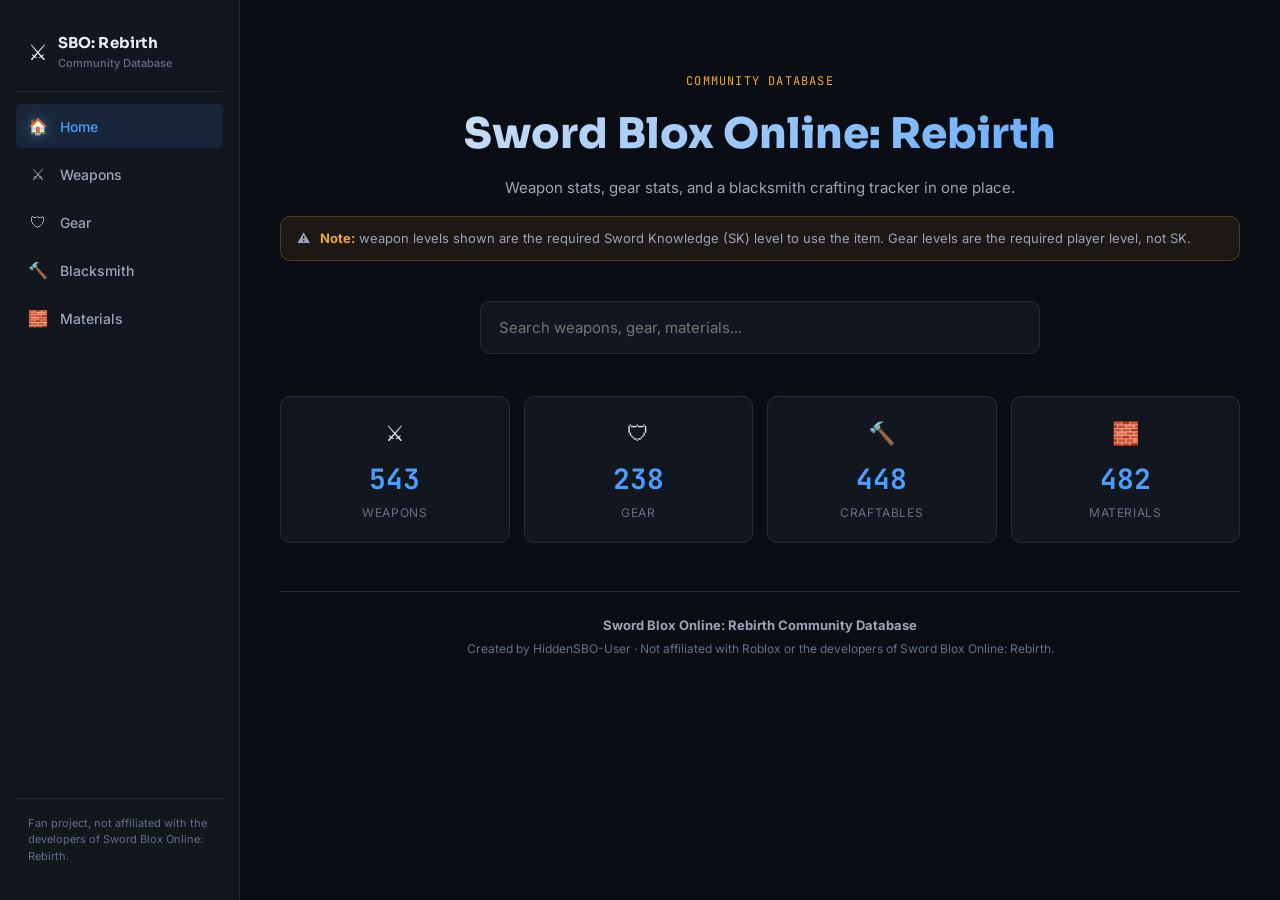
==== commit c1874c3e: "Merge pull request #5 from Exiled-01/Beta Beta" ====
--- a/index.html
+++ b/index.html
@@ -1,337 +1,111 @@
-<!DOCTYPE html>
-<html lang="en">
-
-<head>
-
-<meta charset="UTF-8">
-
-<meta name="viewport" content="width=device-width, initial-scale=1.0">
-
-<title>
-Sword Blox Online: Rebirth Community Database
-</title>
-
-<link rel="stylesheet" href="css/style.css">
-
-</head>
-
-
-<body>
-
-
-<!-- =========================
-NAVIGATION
-========================= -->
-
-
-<nav class="site-navigation">
-
-
-<h2>
-⚔ SBO: Rebirth Database
-</h2>
-
-
-<a href="index.html">
-Home
-</a>
-
-
-<a href="weapons.html">
-Weapons
-</a>
-
-
-<a href="gear.html">
-Gear
-</a>
-
-
-<a href="blacksmith.html">
-Blacksmith Tracker
-</a>
-
-
-<a href="materials.html">
-Materials
-</a>
-
-
-</nav>
-
-
-
-
-
-<!-- =========================
-HERO
-========================= -->
-
-
-<section class="hero">
-
-
-<h1 class="hero-title">
-
-Sword Blox Online: Rebirth
-
-</h1>
-
-
-
-<h2 class="hero-subtitle">
-
-Community Database
-
-</h2>
-
-
-
-<p class="hero-description">
-
-Weapon List • Gear List • Blacksmith Companion
-
-</p>
-
-<div class="database-disclaimer">
-
-<p>
-⚠️ Disclaimer: Weapon levels shown in the Weapons List represent the required Sword Knowledge (SK) level to use the weapon. They are not player levels.
-</p>
-
-</div>
-
-</section>
-
-
-
-
-
-
-
-<!-- =========================
-GLOBAL SEARCH
-========================= -->
-
-
-<section class="home-search">
-
-
-<input
-
-type="text"
-
-id="global-search"
-
-placeholder="🔍 Search weapons, gear, materials..."
-
->
-
-
-
-<div id="search-results">
-
-
-</div>
-
-
-
-</section>
-
-
-
-
-
-
-
-<!-- =========================
-DATABASE STATS
-========================= -->
-
-
-<section class="database-stats">
-
-
-
-<div class="stat-card">
-
-
-<div class="stat-icon">
-
-⚔
-
-</div>
-
-
-<div 
-class="stat-number"
-id="weapon-count"
->
-
-0
-
-</div>
-
-
-<div class="stat-label">
-
-Weapons
-
-</div>
-
-
-</div>
-
-
-
-
-
-<div class="stat-card">
-
-
-<div class="stat-icon">
-
-🛡
-
-</div>
-
-
-<div 
-class="stat-number"
-id="gear-count"
->
-
-0
-
-</div>
-
-
-<div class="stat-label">
-
-Gear
-
-</div>
-
-
-</div>
-
-
-
-
-
-
-<div class="stat-card">
-
-
-<div class="stat-icon">
-
-🔨
-
-</div>
-
-
-<div 
-class="stat-number"
-id="craft-count"
->
-
-0
-
-</div>
-
-
-<div class="stat-label">
-
-Craftables
-
-</div>
-
-
-</div>
-
-
-
-
-
-
-<div class="stat-card">
-
-
-<div class="stat-icon">
-
-🧱
-
-</div>
-
-
-<div 
-class="stat-number"
-id="material-count"
->
-
-0
-
-</div>
-
-
-<div class="stat-label">
-
-Materials
-
-</div>
-
-
-</div>
-
-
-
-</section>
-
-
-
-
-
-
-
-
-<!-- =========================
-FOOTER
-========================= -->
-
-
-<footer class="footer">
-
-
-<h3>
-
-Sword Blox Online: Rebirth Community Database
-
-</h3>
-
-
-
-<p>
-
-Created by HiddenSBO-User
-
-</p>
-
-
-
-<p>
-
-This is a community-made project and is not affiliated with Roblox or the developers of Sword Blox Online: Rebirth.
-
-</p>
-
-
-
-</footer>
-
-
-<script src="js/home.js"></script>
-
-
-</body>
-
-</html>
+<!DOCTYPE html>
+<html lang="en">
+<head>
+<meta charset="UTF-8">
+<meta name="viewport" content="width=device-width, initial-scale=1.0">
+<title>SBO: Rebirth Community Database</title>
+<link rel="preconnect" href="https://fonts.googleapis.com">
+<link href="https://fonts.googleapis.com/css2?family=Sora:wght@600;700;800&family=Inter:wght@400;500;600&family=JetBrains+Mono:wght@500;600&display=swap" rel="stylesheet">
+<link rel="stylesheet" href="css/tokens.css">
+<link rel="stylesheet" href="css/layout.css">
+<link rel="stylesheet" href="css/components.css">
+<link rel="stylesheet" href="css/home.css">
+</head>
+<body>
+
+<div class="app-shell">
+
+  <div class="sidebar-scrim" id="sidebar-scrim"></div>
+
+  <aside class="sidebar" id="sidebar">
+    <div class="sidebar-brand">
+      <span class="sidebar-brand-mark">⚔</span>
+      <div>
+        <div class="sidebar-brand-text">SBO: Rebirth</div>
+        <div class="sidebar-brand-sub">Community Database</div>
+      </div>
+    </div>
+
+    <a class="nav-link active" href="index.html">
+      <span class="nav-link-icon">🏠</span> Home
+    </a>
+    <a class="nav-link" href="weapons.html">
+      <span class="nav-link-icon">⚔</span> Weapons
+    </a>
+    <a class="nav-link" href="gear.html">
+      <span class="nav-link-icon">🛡</span> Gear
+    </a>
+    <a class="nav-link" href="blacksmith.html">
+      <span class="nav-link-icon">🔨</span> Blacksmith
+    </a>
+    <a class="nav-link" href="materials.html">
+      <span class="nav-link-icon">🧱</span> Materials
+    </a>
+
+    <div class="sidebar-footer">
+      Fan project, not affiliated with the developers of Sword Blox Online: Rebirth.
+    </div>
+  </aside>
+
+  <div class="topbar">
+    <div class="topbar-brand"><span>⚔</span> SBO: Rebirth</div>
+    <button class="menu-toggle" id="menu-toggle" aria-label="Open menu">☰</button>
+  </div>
+
+  <main class="main-content">
+
+    <section class="hero">
+      <p class="hero-eyebrow">Community Database</p>
+      <h1 class="hero-title">Sword Blox Online: Rebirth</h1>
+      <p class="hero-description">Weapon stats, gear stats, and a blacksmith crafting tracker in one place.</p>
+
+      <div class="disclaimer-banner">
+        <span>⚠️</span>
+        <span><strong>Note:</strong> weapon levels shown are the required Sword Knowledge (SK) level to use the item. Gear levels are the required player level, not SK.</span>
+      </div>
+    </section>
+
+    <section class="home-search-section">
+      <div class="home-search-wrap">
+        <input type="text" id="global-search" class="home-search-input" placeholder="Search weapons, gear, materials...">
+        <div id="search-results" class="search-results-panel"></div>
+      </div>
+    </section>
+
+    <section class="stats-grid">
+      <div class="stat-card">
+        <div class="stat-card-icon">⚔</div>
+        <div class="stat-card-number" id="weapon-count">0</div>
+        <div class="stat-card-label">Weapons</div>
+      </div>
+      <div class="stat-card">
+        <div class="stat-card-icon">🛡</div>
+        <div class="stat-card-number" id="gear-count">0</div>
+        <div class="stat-card-label">Gear</div>
+      </div>
+      <div class="stat-card">
+        <div class="stat-card-icon">🔨</div>
+        <div class="stat-card-number" id="craft-count">0</div>
+        <div class="stat-card-label">Craftables</div>
+      </div>
+      <div class="stat-card">
+        <div class="stat-card-icon">🧱</div>
+        <div class="stat-card-number" id="material-count">0</div>
+        <div class="stat-card-label">Materials</div>
+      </div>
+    </section>
+
+    <footer class="site-footer">
+      <strong>Sword Blox Online: Rebirth Community Database</strong>
+      Created by HiddenSBO-User &middot; Not affiliated with Roblox or the developers of Sword Blox Online: Rebirth.
+    </footer>
+
+  </main>
+
+</div>
+
+<script src="js/shared.js"></script>
+<script src="js/home.js"></script>
+
+</body>
+</html>
--- a/css/tokens.css
+++ b/css/tokens.css
@@ -0,0 +1,116 @@
+/* =========================================
+   DESIGN TOKENS
+   SBO: Rebirth Community Database
+   ========================================= */
+
+:root {
+  /* Surface layers, darkest to lightest */
+  --bg-base: #0a0e14;
+  --bg-surface: #12161f;
+  --bg-elevated: #1b212c;
+  --bg-elevated-hover: #232a37;
+  --border-subtle: #262d3a;
+  --border-strong: #333c4d;
+
+  /* Text */
+  --text-primary: #e8ecf1;
+  --text-secondary: #9aa5b8;
+  --text-muted: #667085;
+
+  /* Accents */
+  --accent-steel: #4a9eff;
+  --accent-steel-dim: #2f6bb0;
+  --accent-amber: #f0a830;
+  --accent-amber-dim: #b3791f;
+  --accent-green: #3ecf8e;
+  --accent-red: #e2574c;
+
+  /* Type */
+  --font-display: "Sora", "Inter", system-ui, sans-serif;
+  --font-body: "Inter", system-ui, sans-serif;
+  --font-mono: "JetBrains Mono", "Consolas", monospace;
+
+  /* Radius and shadow */
+  --radius-sm: 6px;
+  --radius-md: 10px;
+  --radius-lg: 16px;
+  --shadow-card: 0 2px 8px rgba(0, 0, 0, 0.35);
+  --shadow-elevated: 0 8px 24px rgba(0, 0, 0, 0.45);
+
+  /* Layout */
+  --sidebar-width: 240px;
+  --content-max: 1280px;
+}
+
+* {
+  box-sizing: border-box;
+  /* Android shows a grey highlight flash on tap by default; iOS doesn't.
+     Remove it everywhere and rely on our own :hover/:active states so
+     buttons feel the same on both platforms. */
+  -webkit-tap-highlight-color: transparent;
+}
+
+body {
+  /* Removes the ~300ms tap delay some mobile browsers use to detect
+     double-tap-to-zoom, and prevents accidental zoom on fast taps. */
+  touch-action: manipulation;
+}
+
+html {
+  scroll-behavior: smooth;
+}
+
+body {
+  margin: 0;
+  padding: 0;
+  background: var(--bg-base);
+  color: var(--text-primary);
+  font-family: var(--font-body);
+  line-height: 1.5;
+  -webkit-font-smoothing: antialiased;
+}
+
+::selection {
+  background: var(--accent-steel-dim);
+  color: white;
+}
+
+a {
+  color: inherit;
+}
+
+button, input, select {
+  font-family: inherit;
+}
+
+/* Scrollbar */
+::-webkit-scrollbar {
+  width: 10px;
+  height: 10px;
+}
+::-webkit-scrollbar-track {
+  background: var(--bg-surface);
+}
+::-webkit-scrollbar-thumb {
+  background: var(--border-strong);
+  border-radius: 5px;
+}
+::-webkit-scrollbar-thumb:hover {
+  background: var(--accent-steel-dim);
+}
+
+/* Focus visibility, kept for keyboard users */
+a:focus-visible,
+button:focus-visible,
+input:focus-visible,
+select:focus-visible {
+  outline: 2px solid var(--accent-steel);
+  outline-offset: 2px;
+}
+
+@media (prefers-reduced-motion: reduce) {
+  *, *::before, *::after {
+    animation-duration: 0.001ms !important;
+    transition-duration: 0.001ms !important;
+  }
+}
--- a/css/layout.css
+++ b/css/layout.css
@@ -0,0 +1,288 @@
+/* =========================================
+   LAYOUT: sidebar nav + page shell
+   ========================================= */
+
+.app-shell {
+  display: flex;
+  min-height: 100vh;
+  min-height: 100dvh;
+}
+
+/* =========================
+   SIDEBAR NAVIGATION
+   ========================= */
+
+.sidebar {
+  width: var(--sidebar-width);
+  flex-shrink: 0;
+  background: var(--bg-surface);
+  border-right: 1px solid var(--border-subtle);
+  padding: 24px 16px;
+  display: flex;
+  flex-direction: column;
+  gap: 4px;
+  position: sticky;
+  top: 0;
+  height: 100vh;
+  height: 100dvh;
+}
+
+.sidebar-brand {
+  display: flex;
+  align-items: center;
+  gap: 10px;
+  padding: 8px 12px 20px;
+  margin-bottom: 8px;
+  border-bottom: 1px solid var(--border-subtle);
+}
+
+.sidebar-brand-mark {
+  font-size: 22px;
+  line-height: 1;
+}
+
+.sidebar-brand-text {
+  font-family: var(--font-display);
+  font-weight: 700;
+  font-size: 15px;
+  color: var(--text-primary);
+  letter-spacing: 0.01em;
+}
+
+.sidebar-brand-sub {
+  font-size: 11px;
+  color: var(--text-muted);
+  font-weight: 500;
+}
+
+.nav-link {
+  display: flex;
+  align-items: center;
+  gap: 12px;
+  padding: 10px 12px;
+  border-radius: var(--radius-sm);
+  color: var(--text-secondary);
+  text-decoration: none;
+  font-size: 14px;
+  font-weight: 500;
+  transition: background 0.15s ease, color 0.15s ease;
+}
+
+.nav-link-icon {
+  font-size: 16px;
+  width: 20px;
+  text-align: center;
+}
+
+.nav-link:hover {
+  background: var(--bg-elevated);
+  color: var(--text-primary);
+}
+
+.nav-link.active {
+  background: rgba(74, 158, 255, 0.12);
+  color: var(--accent-steel);
+}
+
+.nav-link.active .nav-link-icon {
+  filter: drop-shadow(0 0 6px rgba(74, 158, 255, 0.5));
+}
+
+.sidebar-footer {
+  margin-top: auto;
+  padding: 12px;
+  font-size: 11px;
+  color: var(--text-muted);
+  border-top: 1px solid var(--border-subtle);
+  padding-top: 16px;
+}
+
+/* Mobile top bar, hidden on desktop */
+.topbar {
+  display: none;
+}
+
+/* On mobile the topbar must stack ABOVE main-content, not sit beside it
+   as a flex row sibling (that was the bug: .app-shell stayed row-direction
+   on mobile, so .topbar and .main-content rendered side-by-side, with
+   .topbar stretched to the full page height by the default row
+   align-items:stretch -- that stretched, squished topbar is what looked
+   like a giant unused sidebar column). */
+@media (max-width: 900px) {
+  .app-shell {
+    flex-direction: column;
+  }
+}
+
+@media (max-width: 900px) {
+  .sidebar {
+    position: fixed;
+    top: 0;
+    left: 0;
+    height: 100vh;
+    height: 100dvh;
+    z-index: 100;
+    transform: translateX(-100%);
+    transition: transform 0.25s ease;
+    box-shadow: var(--shadow-elevated);
+    padding-top: calc(24px + env(safe-area-inset-top));
+    padding-left: calc(16px + env(safe-area-inset-left));
+    padding-bottom: calc(24px + env(safe-area-inset-bottom));
+  }
+
+  .sidebar.open {
+    transform: translateX(0);
+  }
+
+  .topbar {
+    display: flex;
+    align-items: center;
+    justify-content: space-between;
+    position: sticky;
+    top: 0;
+    z-index: 90;
+    background: var(--bg-surface);
+    border-bottom: 1px solid var(--border-subtle);
+    padding: 14px 16px;
+    padding-top: calc(14px + env(safe-area-inset-top));
+    padding-left: calc(16px + env(safe-area-inset-left));
+    padding-right: calc(16px + env(safe-area-inset-right));
+  }
+
+  .topbar-brand {
+    display: flex;
+    align-items: center;
+    gap: 8px;
+    font-family: var(--font-display);
+    font-weight: 700;
+    font-size: 14px;
+  }
+
+  .menu-toggle {
+    background: var(--bg-elevated);
+    border: 1px solid var(--border-subtle);
+    color: var(--text-primary);
+    border-radius: var(--radius-sm);
+    width: 44px;
+    height: 44px;
+    font-size: 18px;
+    cursor: pointer;
+    /* Kill Android's grey tap flash and iOS's double-tap-to-zoom delay */
+    -webkit-tap-highlight-color: transparent;
+    touch-action: manipulation;
+  }
+
+  .sidebar-scrim {
+    display: none;
+    position: fixed;
+    inset: 0;
+    background: rgba(0, 0, 0, 0.55);
+    z-index: 99;
+    overscroll-behavior: contain;
+  }
+
+  .sidebar-scrim.visible {
+    display: block;
+  }
+}
+
+/* overflow:hidden alone is unreliable on iOS Safari (it still allows
+   rubber-band scroll of the page behind a fixed overlay), so the drawer
+   toggle in shared.js also pins the body in place with position:fixed
+   while it's open; this just stops the scrollbar/layout shift on
+   browsers where overflow:hidden does work. */
+body.no-scroll {
+  overflow: hidden;
+  position: fixed;
+  width: 100%;
+}
+
+/* =========================
+   MAIN CONTENT
+   ========================= */
+
+.main-content {
+  flex: 1;
+  min-width: 0;
+  padding: 32px 40px 64px;
+  max-width: var(--content-max);
+  width: 100%;
+}
+
+@media (max-width: 900px) {
+  .main-content {
+    padding: 20px 16px 48px;
+  }
+
+  /* iOS Safari zooms the whole page in when a focused input/select is
+     smaller than 16px. Bump every form control up on mobile so tapping
+     search, sort, or a quantity field doesn't yank the viewport around. */
+  .search-input,
+  .sort-select,
+  .home-search-input,
+  .qty-input,
+  .inventory-add input {
+    font-size: 16px;
+  }
+
+  /* Bump tappable controls up to platform touch-target minimums
+     (Apple HIG ~44pt, Material Design ~48dp) — the desktop sizing was
+     too small to hit reliably with a thumb on either platform. */
+  .qty-btn {
+    width: 40px;
+    height: 40px;
+    font-size: 18px;
+  }
+
+  .chip {
+    padding: 10px 16px;
+    min-height: 40px;
+    display: inline-flex;
+    align-items: center;
+  }
+}
+
+.page-header {
+  margin-bottom: 28px;
+}
+
+.page-eyebrow {
+  font-family: var(--font-mono);
+  font-size: 12px;
+  color: var(--accent-amber);
+  text-transform: uppercase;
+  letter-spacing: 0.08em;
+  margin: 0 0 6px;
+}
+
+.page-title {
+  font-family: var(--font-display);
+  font-size: 32px;
+  font-weight: 700;
+  margin: 0;
+  color: var(--text-primary);
+}
+
+.page-subtitle {
+  color: var(--text-secondary);
+  font-size: 14px;
+  margin: 8px 0 0;
+  max-width: 640px;
+}
+
+.disclaimer-banner {
+  display: flex;
+  gap: 10px;
+  align-items: flex-start;
+  background: rgba(240, 168, 48, 0.08);
+  border: 1px solid rgba(240, 168, 48, 0.25);
+  border-radius: var(--radius-md);
+  padding: 12px 16px;
+  font-size: 13px;
+  color: var(--text-secondary);
+  margin-top: 16px;
+}
+
+.disclaimer-banner strong {
+  color: var(--accent-amber);
+}
--- a/css/components.css
+++ b/css/components.css
@@ -0,0 +1,753 @@
+/* =========================================
+   COMPONENTS
+   ========================================= */
+
+/* =========================
+   CONTROL BAR (search + sort)
+   ========================= */
+
+.control-bar {
+  display: flex;
+  gap: 12px;
+  flex-wrap: wrap;
+  margin-bottom: 20px;
+}
+
+.search-input {
+  flex: 1;
+  min-width: 220px;
+  background: var(--bg-surface);
+  border: 1px solid var(--border-subtle);
+  border-radius: var(--radius-md);
+  padding: 11px 14px;
+  color: var(--text-primary);
+  font-size: 14px;
+  transition: border-color 0.15s ease;
+}
+
+.search-input::placeholder {
+  color: var(--text-muted);
+}
+
+.search-input:focus {
+  border-color: var(--accent-steel);
+}
+
+.sort-select {
+  background: var(--bg-surface);
+  border: 1px solid var(--border-subtle);
+  border-radius: var(--radius-md);
+  padding: 11px 14px;
+  color: var(--text-primary);
+  font-size: 14px;
+  cursor: pointer;
+  min-width: 170px;
+}
+
+.sort-select:focus {
+  border-color: var(--accent-steel);
+}
+
+/* =========================
+   FILTER / CATEGORY CHIPS
+   ========================= */
+
+.chip-row {
+  display: flex;
+  gap: 8px;
+  flex-wrap: wrap;
+  margin-bottom: 20px;
+}
+
+.chip {
+  background: var(--bg-surface);
+  border: 1px solid var(--border-subtle);
+  color: var(--text-secondary);
+  padding: 8px 16px;
+  border-radius: 999px;
+  font-size: 13px;
+  font-weight: 500;
+  cursor: pointer;
+  transition: all 0.15s ease;
+  white-space: nowrap;
+}
+
+.chip:hover {
+  border-color: var(--border-strong);
+  color: var(--text-primary);
+}
+
+.chip.active {
+  background: var(--accent-steel);
+  border-color: var(--accent-steel);
+  color: #0a0e14;
+  font-weight: 700;
+}
+
+/* =========================
+   CARD GRID
+   ========================= */
+
+.card-grid {
+  display: grid;
+  grid-template-columns: repeat(auto-fill, minmax(260px, 1fr));
+  gap: 14px;
+}
+
+.item-card {
+  background: var(--bg-surface);
+  border: 1px solid var(--border-subtle);
+  border-radius: var(--radius-md);
+  padding: 18px;
+  display: flex;
+  flex-direction: column;
+  gap: 10px;
+  transition: border-color 0.15s ease, transform 0.15s ease;
+}
+
+.item-card:hover {
+  border-color: var(--border-strong);
+  transform: translateY(-2px);
+}
+
+.item-card.pulse-highlight {
+  border-color: var(--accent-steel);
+  box-shadow: 0 0 0 3px rgba(74, 158, 255, 0.2);
+}
+
+.item-card-title {
+  font-family: var(--font-display);
+  font-size: 16px;
+  font-weight: 600;
+  margin: 0;
+  color: var(--text-primary);
+}
+
+.item-card-meta {
+  font-size: 12px;
+  color: var(--text-muted);
+  text-transform: uppercase;
+  letter-spacing: 0.04em;
+}
+
+.stat-row {
+  display: flex;
+  align-items: center;
+  justify-content: space-between;
+  font-size: 13px;
+  color: var(--text-secondary);
+}
+
+.stat-row-label {
+  display: flex;
+  align-items: center;
+  gap: 6px;
+}
+
+.stat-row-value {
+  font-family: var(--font-mono);
+  font-weight: 600;
+  color: var(--text-primary);
+}
+
+.stat-meter {
+  height: 4px;
+  border-radius: 2px;
+  background: var(--bg-elevated);
+  overflow: hidden;
+  margin-top: 2px;
+}
+
+.stat-meter-fill {
+  height: 100%;
+  border-radius: 2px;
+  background: var(--accent-steel);
+}
+
+.stat-meter-fill.fill-defense {
+  background: var(--accent-green);
+}
+
+.stat-meter-fill.fill-dex {
+  background: var(--accent-amber);
+}
+
+.badge {
+  display: inline-flex;
+  align-items: center;
+  gap: 4px;
+  font-size: 11px;
+  font-weight: 700;
+  padding: 4px 10px;
+  border-radius: 999px;
+  text-transform: uppercase;
+  letter-spacing: 0.03em;
+  width: fit-content;
+  margin-top: 4px;
+  margin-bottom: 2px;
+}
+
+.badge-ready {
+  background: rgba(62, 207, 142, 0.14);
+  color: var(--accent-green);
+}
+
+.badge-almost {
+  background: rgba(240, 168, 48, 0.14);
+  color: var(--accent-amber);
+}
+
+.badge-missing {
+  background: rgba(226, 87, 76, 0.14);
+  color: var(--accent-red);
+}
+
+.badge-limited {
+  background: rgba(226, 87, 76, 0.14);
+  color: var(--accent-red);
+}
+
+.scaling-note {
+  font-size: 12px;
+  color: var(--accent-amber);
+  margin: 0;
+}
+
+.details-btn {
+  margin-top: 4px;
+  background: var(--bg-elevated);
+  border: 1px solid var(--border-subtle);
+  color: var(--text-primary);
+  padding: 9px 14px;
+  border-radius: var(--radius-sm);
+  font-size: 13px;
+  font-weight: 600;
+  cursor: pointer;
+  transition: background 0.15s ease, border-color 0.15s ease;
+}
+
+.details-btn:hover {
+  background: var(--accent-steel);
+  border-color: var(--accent-steel);
+  color: #0a0e14;
+}
+
+.no-results {
+  grid-column: 1 / -1;
+  text-align: center;
+  color: var(--text-muted);
+  font-size: 15px;
+  padding: 60px 20px;
+  font-weight: 500;
+}
+
+/* =========================
+   MODAL / DETAILS POPUP
+   ========================= */
+
+.modal-backdrop {
+  display: none;
+  position: fixed;
+  inset: 0;
+  background: rgba(6, 8, 12, 0.7);
+  backdrop-filter: blur(2px);
+  z-index: 200;
+  align-items: center;
+  justify-content: center;
+  padding: 20px;
+}
+
+.modal-backdrop.visible {
+  display: flex;
+}
+
+.modal-box {
+  background: var(--bg-surface);
+  border: 1px solid var(--border-strong);
+  border-radius: var(--radius-lg);
+  max-width: 520px;
+  width: 100%;
+  max-height: 85vh;
+  overflow-y: auto;
+  padding: 28px;
+  box-shadow: var(--shadow-elevated);
+  position: relative;
+}
+
+.modal-close {
+  position: absolute;
+  top: 16px;
+  right: 16px;
+  background: var(--bg-elevated);
+  border: 1px solid var(--border-subtle);
+  color: var(--text-secondary);
+  width: 32px;
+  height: 32px;
+  border-radius: var(--radius-sm);
+  cursor: pointer;
+  font-size: 16px;
+  line-height: 1;
+  display: flex;
+  align-items: center;
+  justify-content: center;
+}
+
+.modal-close:hover {
+  color: var(--text-primary);
+  border-color: var(--border-strong);
+}
+
+.modal-box h2 {
+  font-family: var(--font-display);
+  font-size: 22px;
+  margin: 0 0 16px;
+  padding-right: 36px;
+}
+
+.modal-box h3 {
+  font-family: var(--font-display);
+  font-size: 14px;
+  margin: 20px 0 10px;
+  color: var(--text-secondary);
+  text-transform: uppercase;
+  letter-spacing: 0.05em;
+}
+
+.modal-box p {
+  font-size: 14px;
+  color: var(--text-secondary);
+  margin: 6px 0;
+}
+
+.modal-box p strong,
+.modal-box .modal-value {
+  color: var(--text-primary);
+  font-family: var(--font-mono);
+  font-weight: 600;
+}
+
+.progress-bar {
+  height: 8px;
+  border-radius: 4px;
+  background: var(--bg-elevated);
+  overflow: hidden;
+  margin: 8px 0;
+}
+
+.progress-fill {
+  height: 100%;
+  background: linear-gradient(90deg, var(--accent-amber-dim), var(--accent-green));
+  border-radius: 4px;
+  transition: width 0.3s ease;
+}
+
+.progress-label {
+  font-size: 12px;
+  color: var(--text-muted);
+}
+
+.recipe-material {
+  display: flex;
+  justify-content: space-between;
+  align-items: center;
+  padding: 8px 0;
+  border-bottom: 1px solid var(--border-subtle);
+  font-size: 13px;
+}
+
+.recipe-material:last-child {
+  border-bottom: none;
+}
+
+.recipe-material-name {
+  color: var(--text-primary);
+  font-weight: 500;
+}
+
+.recipe-material-qty {
+  font-family: var(--font-mono);
+  color: var(--text-secondary);
+}
+
+/* =========================
+   STATS CARDS (home page)
+   ========================= */
+
+.stats-grid {
+  display: grid;
+  grid-template-columns: repeat(auto-fit, minmax(150px, 1fr));
+  gap: 14px;
+  margin: 32px 0;
+}
+
+.stat-card {
+  background: var(--bg-surface);
+  border: 1px solid var(--border-subtle);
+  border-radius: var(--radius-md);
+  padding: 20px;
+  text-align: center;
+}
+
+.stat-card-icon {
+  font-size: 22px;
+  margin-bottom: 8px;
+}
+
+.stat-card-number {
+  font-family: var(--font-mono);
+  font-size: 28px;
+  font-weight: 700;
+  color: var(--accent-steel);
+}
+
+.stat-card-label {
+  font-size: 12px;
+  color: var(--text-muted);
+  text-transform: uppercase;
+  letter-spacing: 0.05em;
+  margin-top: 4px;
+}
+
+/* =========================
+   GLOBAL SEARCH (home page)
+   ========================= */
+
+.home-search-wrap {
+  position: relative;
+  max-width: 560px;
+  margin: 0 auto;
+}
+
+.home-search-input {
+  width: 100%;
+  background: var(--bg-surface);
+  border: 1px solid var(--border-subtle);
+  border-radius: var(--radius-md);
+  padding: 16px 18px;
+  color: var(--text-primary);
+  font-size: 15px;
+}
+
+.home-search-input:focus {
+  border-color: var(--accent-steel);
+}
+
+.search-results-panel {
+  margin-top: 10px;
+  display: flex;
+  flex-direction: column;
+  gap: 6px;
+}
+
+.search-result-row {
+  display: flex;
+  align-items: center;
+  justify-content: space-between;
+  background: var(--bg-surface);
+  border: 1px solid var(--border-subtle);
+  border-radius: var(--radius-sm);
+  padding: 12px 16px;
+  cursor: pointer;
+  transition: border-color 0.15s ease;
+}
+
+.search-result-row:hover {
+  border-color: var(--accent-steel);
+}
+
+.search-result-row h3 {
+  font-size: 14px;
+  margin: 0;
+  font-weight: 600;
+}
+
+.search-type-tag {
+  font-size: 11px;
+  font-weight: 700;
+  padding: 3px 9px;
+  border-radius: 999px;
+  text-transform: uppercase;
+}
+
+.search-type-tag.weapon {
+  background: rgba(74, 158, 255, 0.14);
+  color: var(--accent-steel);
+}
+
+.search-type-tag.gear {
+  background: rgba(62, 207, 142, 0.14);
+  color: var(--accent-green);
+}
+
+.search-type-tag.blacksmith {
+  background: rgba(240, 168, 48, 0.14);
+  color: var(--accent-amber);
+}
+
+/* =========================
+   INVENTORY (materials page)
+   ========================= */
+
+.inventory-panel {
+  background: var(--bg-surface);
+  border: 1px solid var(--border-subtle);
+  border-radius: var(--radius-lg);
+  padding: 24px;
+}
+
+.inventory-summary {
+  font-size: 14px;
+  color: var(--text-secondary);
+  margin-bottom: 16px;
+}
+
+.inventory-summary strong {
+  color: var(--accent-steel);
+  font-family: var(--font-mono);
+  font-size: 16px;
+}
+
+.inventory-toolbar {
+  display: flex;
+  gap: 12px;
+  flex-wrap: wrap;
+  margin-bottom: 16px;
+}
+
+.inventory-add {
+  display: flex;
+  gap: 10px;
+  flex-wrap: wrap;
+  margin-bottom: 8px;
+}
+
+.inventory-add input {
+  background: var(--bg-elevated);
+  border: 1px solid var(--border-subtle);
+  border-radius: var(--radius-sm);
+  padding: 10px 12px;
+  color: var(--text-primary);
+  font-size: 13px;
+}
+
+.material-name-field {
+  position: relative;
+  flex: 1;
+  min-width: 180px;
+}
+
+#material-name {
+  width: 100%;
+}
+
+.material-suggestions {
+  display: none;
+  position: absolute;
+  top: calc(100% + 4px);
+  left: 0;
+  right: 0;
+  background: var(--bg-elevated);
+  border: 1px solid var(--border-subtle);
+  border-radius: var(--radius-sm);
+  box-shadow: var(--shadow-elevated);
+  max-height: 220px;
+  overflow-y: auto;
+  z-index: 20;
+}
+
+.material-suggestions.visible {
+  display: block;
+}
+
+.material-suggestion-row {
+  padding: 10px 12px;
+  font-size: 13px;
+  color: var(--text-primary);
+  cursor: pointer;
+}
+
+.material-suggestion-row:hover {
+  background: var(--bg-surface);
+}
+
+#material-amount {
+  width: 110px;
+}
+
+.add-btn {
+  background: var(--accent-steel);
+  border: none;
+  color: #0a0e14;
+  font-weight: 700;
+  padding: 10px 18px;
+  border-radius: var(--radius-sm);
+  cursor: pointer;
+  font-size: 13px;
+}
+
+.add-btn:hover {
+  background: #6bb0ff;
+}
+
+.inventory-error {
+  color: var(--accent-red);
+  font-size: 12px;
+  min-height: 16px;
+  margin-bottom: 8px;
+}
+
+.inventory-container {
+  display: flex;
+  flex-direction: column;
+  gap: 8px;
+  max-height: 520px;
+  overflow-y: auto;
+  padding-right: 4px;
+}
+
+.inventory-item {
+  display: flex;
+  align-items: center;
+  justify-content: space-between;
+  background: var(--bg-elevated);
+  border: 1px solid var(--border-subtle);
+  border-radius: var(--radius-sm);
+  padding: 12px 16px;
+}
+
+.inventory-item.has-stock {
+  border-left: 3px solid var(--accent-green);
+}
+
+.inventory-item.no-stock {
+  border-left: 3px solid var(--border-strong);
+}
+
+.inventory-item.at-cap {
+  border-left: 3px solid var(--accent-amber, #d9a441);
+}
+
+.over-cap-toggle {
+  display: flex;
+  align-items: center;
+  gap: 6px;
+  margin-top: 6px;
+  font-size: 11px;
+  color: var(--text-muted);
+  cursor: pointer;
+}
+
+.over-cap-toggle input {
+  cursor: pointer;
+}
+
+.inventory-item-info h3 {
+  font-size: 14px;
+  margin: 0 0 2px;
+  font-weight: 600;
+}
+
+.inventory-usage {
+  font-size: 11px;
+  color: var(--text-muted);
+}
+
+.inventory-item-controls {
+  display: flex;
+  align-items: center;
+  gap: 8px;
+}
+
+.qty-btn {
+  width: 28px;
+  height: 28px;
+  border-radius: var(--radius-sm);
+  background: var(--bg-surface);
+  border: 1px solid var(--border-subtle);
+  color: var(--text-primary);
+  font-size: 15px;
+  cursor: pointer;
+  line-height: 1;
+}
+
+.qty-btn:hover {
+  border-color: var(--accent-steel);
+  color: var(--accent-steel);
+}
+
+.qty-input {
+  width: 56px;
+  text-align: center;
+  background: var(--bg-surface);
+  border: 1px solid var(--border-subtle);
+  border-radius: var(--radius-sm);
+  color: var(--text-primary);
+  font-family: var(--font-mono);
+  padding: 6px 4px;
+  /* Android/desktop Chrome shows native up/down spinners on number
+     inputs; iOS never does. Hide them everywhere so the custom qty-btn
+     +/- controls aren't duplicated on some platforms and not others. */
+  -moz-appearance: textfield;
+  appearance: textfield;
+}
+
+.qty-input::-webkit-outer-spin-button,
+.qty-input::-webkit-inner-spin-button {
+  -webkit-appearance: none;
+  margin: 0;
+}
+
+.inventory-empty {
+  text-align: center;
+  color: var(--text-muted);
+  padding: 30px;
+  font-size: 14px;
+}
+
+.reset-btn {
+  margin-top: 16px;
+  background: transparent;
+  border: 1px solid var(--accent-red);
+  color: var(--accent-red);
+  padding: 10px 18px;
+  border-radius: var(--radius-sm);
+  cursor: pointer;
+  font-size: 13px;
+  font-weight: 600;
+}
+
+.reset-btn:hover {
+  background: rgba(226, 87, 76, 0.1);
+}
+
+@media (max-width: 480px) {
+  .inventory-item {
+    flex-direction: column;
+    align-items: stretch;
+    gap: 10px;
+  }
+
+  .inventory-item-controls {
+    justify-content: flex-end;
+  }
+}
+
+/* =========================
+   FOOTER
+   ========================= */
+
+.site-footer {
+  margin-top: 48px;
+  padding-top: 24px;
+  border-top: 1px solid var(--border-subtle);
+  text-align: center;
+  color: var(--text-muted);
+  font-size: 12px;
+}
+
+.site-footer strong {
+  color: var(--text-secondary);
+  display: block;
+  margin-bottom: 4px;
+  font-size: 13px;
+}
--- a/css/home.css
+++ b/css/home.css
@@ -0,0 +1,44 @@
+/* =========================================
+   HOME PAGE
+   ========================================= */
+
+.hero {
+  text-align: center;
+  padding: 40px 0 8px;
+}
+
+.hero-eyebrow {
+  font-family: var(--font-mono);
+  font-size: 12px;
+  color: var(--accent-amber);
+  text-transform: uppercase;
+  letter-spacing: 0.1em;
+  margin: 0 0 12px;
+}
+
+.hero-title {
+  font-family: var(--font-display);
+  font-size: 42px;
+  font-weight: 800;
+  margin: 0;
+  background: linear-gradient(135deg, var(--text-primary), var(--accent-steel));
+  -webkit-background-clip: text;
+  background-clip: text;
+  color: transparent;
+}
+
+.hero-description {
+  color: var(--text-secondary);
+  font-size: 15px;
+  margin: 12px 0 0;
+}
+
+.home-search-section {
+  margin: 32px 0 8px;
+}
+
+@media (max-width: 600px) {
+  .hero-title {
+    font-size: 30px;
+  }
+}
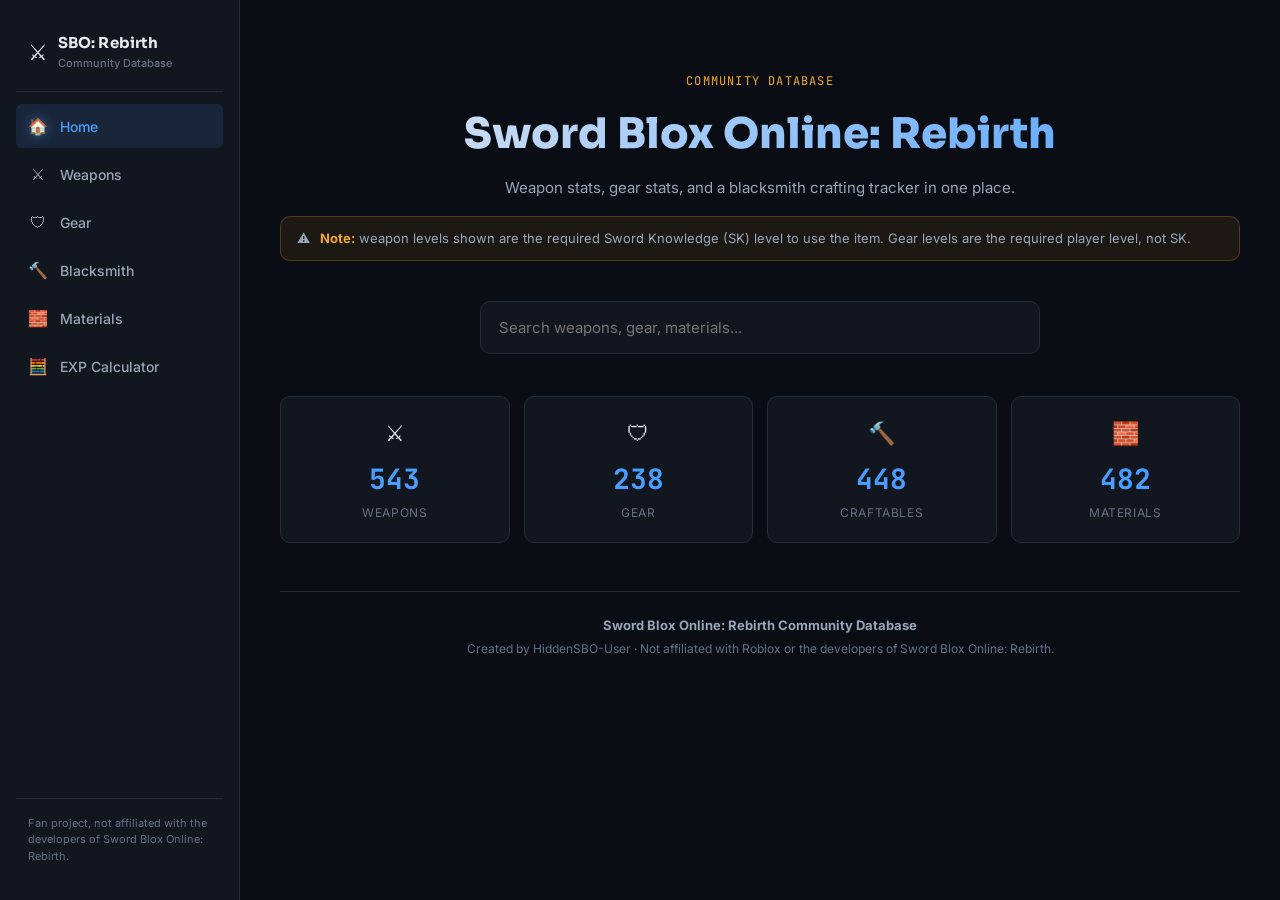
==== commit 9c45c08a: "Fix HTML structure and add EXP Calculator link" ====
--- a/index.html
+++ b/index.html
@@ -39,8 +39,11 @@
       <span class="nav-link-icon">🔨</span> Blacksmith
     </a>
     <a class="nav-link" href="materials.html">
-      <span class="nav-link-icon">🧱</span> Materials
-    </a>
+  <span class="nav-link-icon">🧱</span> Materials
+</a>
+<a class="nav-link" href="exp-calculator.html">
+  <span class="nav-link-icon">🧮</span> EXP Calculator
+</a>
 
     <div class="sidebar-footer">
       Fan project, not affiliated with the developers of Sword Blox Online: Rebirth.
--- a/css/components.css
+++ b/css/components.css
@@ -751,3 +751,272 @@
   margin-bottom: 4px;
   font-size: 13px;
 }
+
+/* =========================================================
+   CRAFTING QUEUE
+========================================================= */
+.crafting-queue-section{
+    width:min(1100px,95%);
+    margin:30px auto;
+    background:#181818;
+    border:1px solid #333;
+    border-radius:16px;
+    padding:24px;
+    box-sizing:border-box;
+}
+
+/* QUEUE HEADER */
+.crafting-queue-header{
+    display:flex;
+    align-items:center;
+    justify-content:space-between;
+    gap:20px;
+    margin-bottom:20px;
+}
+.crafting-queue-header h2{
+    margin:0;
+    font-size:28px;
+}
+.crafting-queue-subtitle{
+    margin:6px 0 0;
+    color:#999;
+    font-size:14px;
+}
+
+/* CLEAR QUEUE */
+.queue-clear-button{
+    background:#8b1e1e;
+    color:white;
+    border:1px solid #a83232;
+    padding:10px 16px;
+    border-radius:8px;
+    cursor:pointer;
+    font-weight:bold;
+    transition:.2s;
+}
+.queue-clear-button:hover{
+    background:#b52b2b;
+}
+
+/* EMPTY QUEUE */
+.crafting-queue-empty{
+    text-align:center;
+    padding:40px 20px;
+    border:1px dashed #444;
+    border-radius:12px;
+    color:#aaa;
+}
+.crafting-queue-empty span{
+    display:block;
+    font-size:40px;
+    margin-bottom:10px;
+}
+.crafting-queue-empty p{
+    margin:0 0 6px;
+    color:white;
+    font-size:18px;
+    font-weight:bold;
+}
+.crafting-queue-empty small{
+    color:#777;
+}
+
+/* QUEUE ITEM */
+.crafting-queue-item{
+    background:#202020;
+    border:1px solid #383838;
+    border-radius:12px;
+    padding:18px;
+    margin-bottom:12px;
+}
+.crafting-queue-item:last-child{
+    margin-bottom:0;
+}
+.crafting-queue-item-header{
+    display:flex;
+    align-items:center;
+    justify-content:space-between;
+    gap:15px;
+}
+.crafting-queue-item-name{
+    margin:0;
+    color:#ffd700;
+    font-size:20px;
+}
+.crafting-queue-item-category{
+    color:#888;
+    font-size:13px;
+    margin-top:4px;
+}
+
+/* QUEUE STATUS */
+.queue-status{
+    display:inline-flex;
+    align-items:center;
+    padding:6px 10px;
+    border-radius:7px;
+    font-size:13px;
+    font-weight:bold;
+    white-space:nowrap;
+}
+.queue-status.ready{
+    color:#39ff14;
+    background:rgba(57,255,20,.08);
+    border:1px solid rgba(57,255,20,.3);
+}
+.queue-status.missing{
+    color:#ff4444;
+    background:rgba(255,68,68,.08);
+    border:1px solid rgba(255,68,68,.3);
+}
+
+/* QUEUE CONTROLS */
+.crafting-queue-controls{
+    display:flex;
+    align-items:center;
+    gap:8px;
+    margin-top:15px;
+    flex-wrap:wrap;
+}
+.queue-quantity-button{
+    width:34px;
+    height:34px;
+    background:#292929;
+    color:white;
+    border:1px solid #444;
+    border-radius:7px;
+    cursor:pointer;
+    font-size:18px;
+    font-weight:bold;
+}
+.queue-quantity-button:hover{
+    background:#3a3a3a;
+}
+.queue-quantity{
+    min-width:40px;
+    text-align:center;
+    font-weight:bold;
+}
+
+/* COMPLETE CRAFT */
+.queue-craft-button{
+    background:#16803c;
+    color:white;
+    border:1px solid #25a653;
+    padding:9px 15px;
+    border-radius:8px;
+    cursor:pointer;
+    font-weight:bold;
+    margin-left:8px;
+}
+.queue-craft-button:hover{
+    background:#1ca64d;
+}
+.queue-craft-button:disabled{
+    background:#333;
+    color:#777;
+    border-color:#444;
+    cursor:not-allowed;
+}
+
+/* REMOVE */
+.queue-remove-button{
+    background:#351b1b;
+    color:#ff6666;
+    border:1px solid #633030;
+    padding:9px 15px;
+    border-radius:8px;
+    cursor:pointer;
+    font-weight:bold;
+}
+.queue-remove-button:hover{
+    background:#522020;
+}
+
+/* MATERIAL SUMMARY */
+.crafting-queue-materials{
+    margin-top:18px;
+    padding-top:15px;
+    border-top:1px solid #333;
+}
+.crafting-queue-materials h3{
+    margin:0 0 12px;
+    font-size:16px;
+}
+.queue-material-list{
+    display:grid;
+    grid-template-columns:repeat(auto-fit,minmax(180px,1fr));
+    gap:8px;
+}
+.queue-material{
+    background:#181818;
+    border-radius:7px;
+    padding:9px 11px;
+    font-size:13px;
+}
+.queue-material.ready{
+    border-left:3px solid #39ff14;
+}
+.queue-material.missing{
+    border-left:3px solid #ff4444;
+}
+.queue-material-name{
+    color:white;
+    display:block;
+    margin-bottom:3px;
+}
+.queue-material-amount{
+    color:#999;
+}
+.queue-material-amount strong{
+    color:white;
+}
+
+/* MOBILE */
+@media(max-width:600px){
+    .crafting-queue-section{
+        width:95%;
+        padding:16px;
+    }
+    .crafting-queue-header{
+        align-items:flex-start;
+        flex-direction:column;
+    }
+    .queue-clear-button{
+        width:100%;
+    }
+    .crafting-queue-item-header{
+        align-items:flex-start;
+        flex-direction:column;
+    }
+    .crafting-queue-controls{
+        width:100%;
+    }
+    .queue-craft-button,
+    .queue-remove-button{
+        flex:1;
+        margin-left:0;
+    }
+    .queue-material-list{
+        grid-template-columns:1fr;
+    }
+}
+
+/* CRAFTING QUEUE ADD BUTTON */
+.queue-add-button{
+    width:100%;
+    margin-top:20px;
+    padding:12px 18px;
+    background:#8b5cf6;
+    color:white;
+    border:1px solid #a78bfa;
+    border-radius:9px;
+    cursor:pointer;
+    font-size:15px;
+    font-weight:bold;
+    transition:.2s;
+}
+.queue-add-button:hover{
+    background:#7c3aed;
+    transform:translateY(-1px);
+}
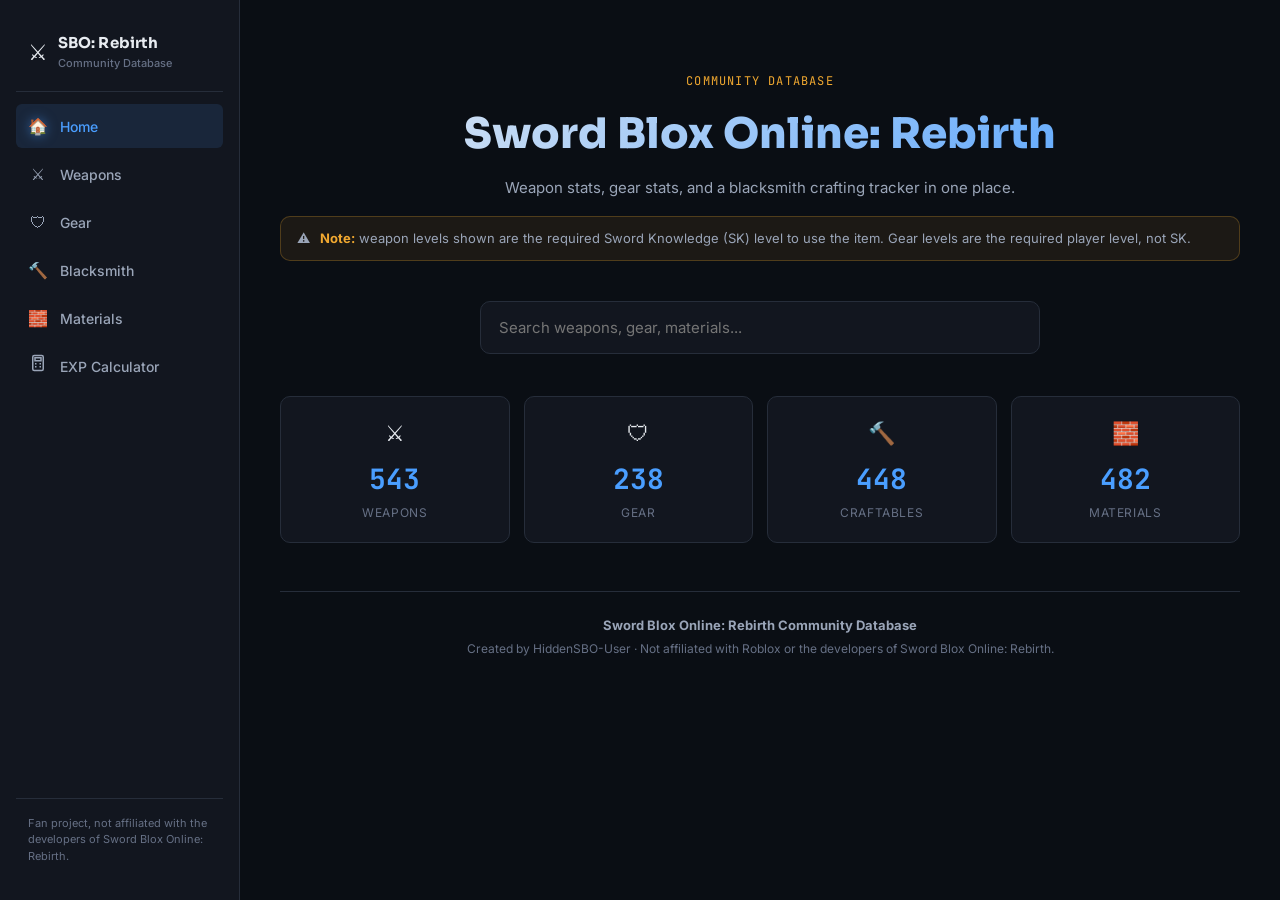
==== commit 8075873f: "Update index.html" ====
--- a/index.html
+++ b/index.html
@@ -42,7 +42,14 @@
   <span class="nav-link-icon">🧱</span> Materials
 </a>
 <a class="nav-link" href="exp-calculator.html">
-  <span class="nav-link-icon">🧮</span> EXP Calculator
+  <span class="nav-link-icon">
+    <svg viewBox="0 0 24 24" width="18" height="18" fill="none" stroke="currentColor" stroke-width="2">
+      <rect x="5" y="2" width="14" height="20" rx="2"></rect>
+      <rect x="8" y="5" width="8" height="4"></rect>
+      <path d="M8 13h2M14 13h2M8 17h2M14 17h2"></path>
+    </svg>
+  </span>
+  EXP Calculator
 </a>
 
     <div class="sidebar-footer">
